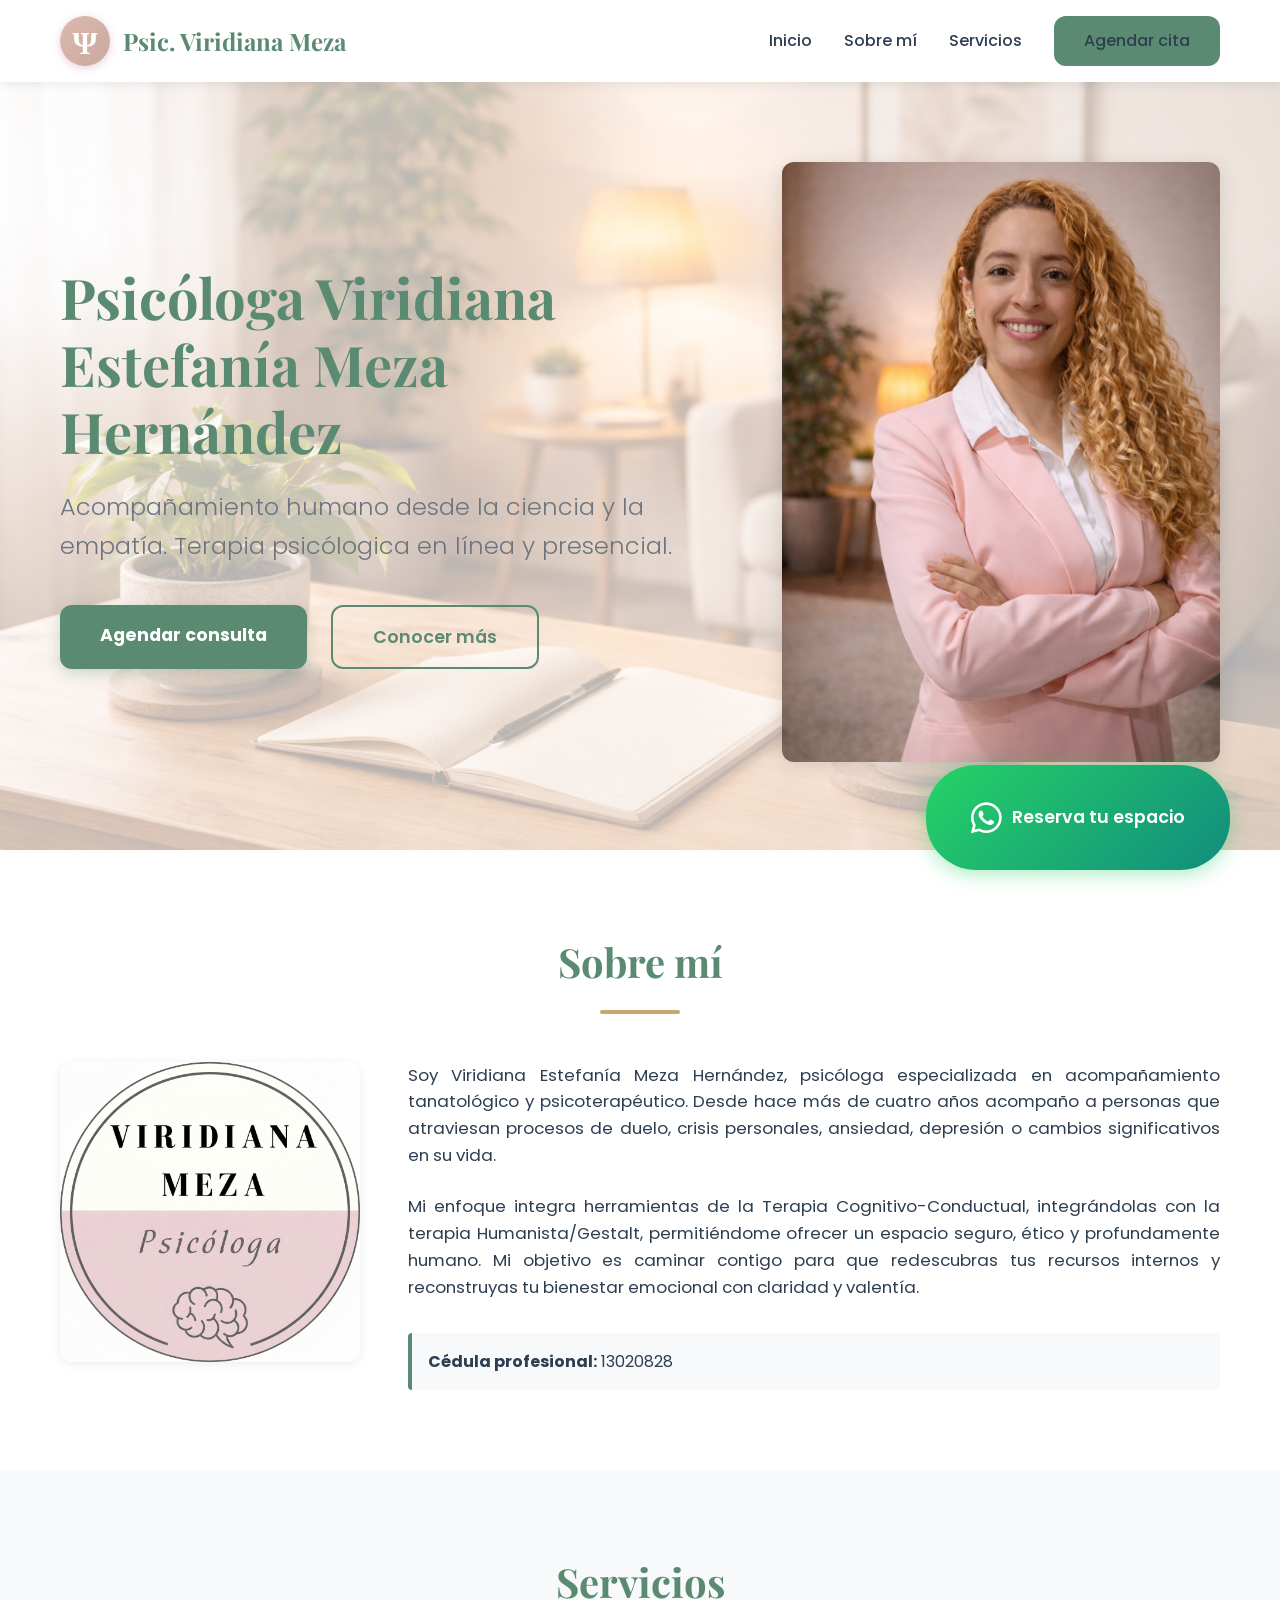
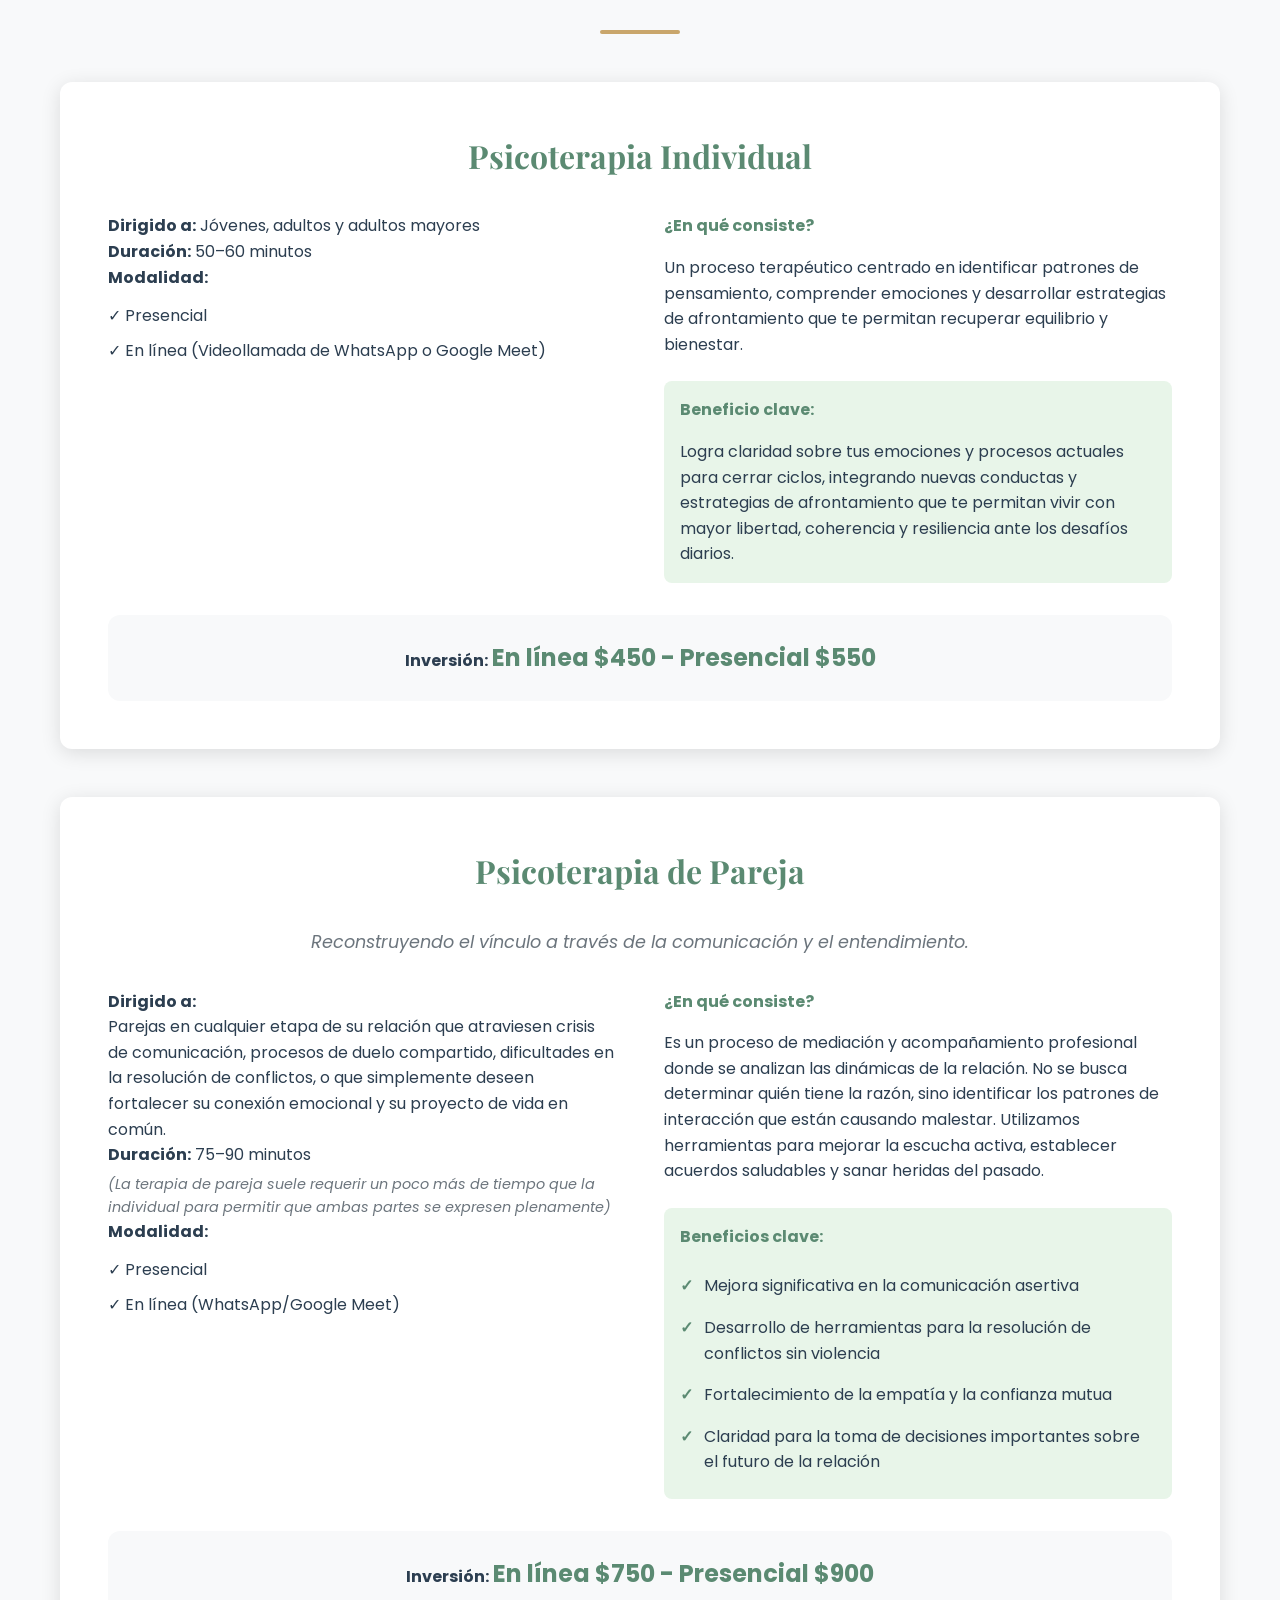
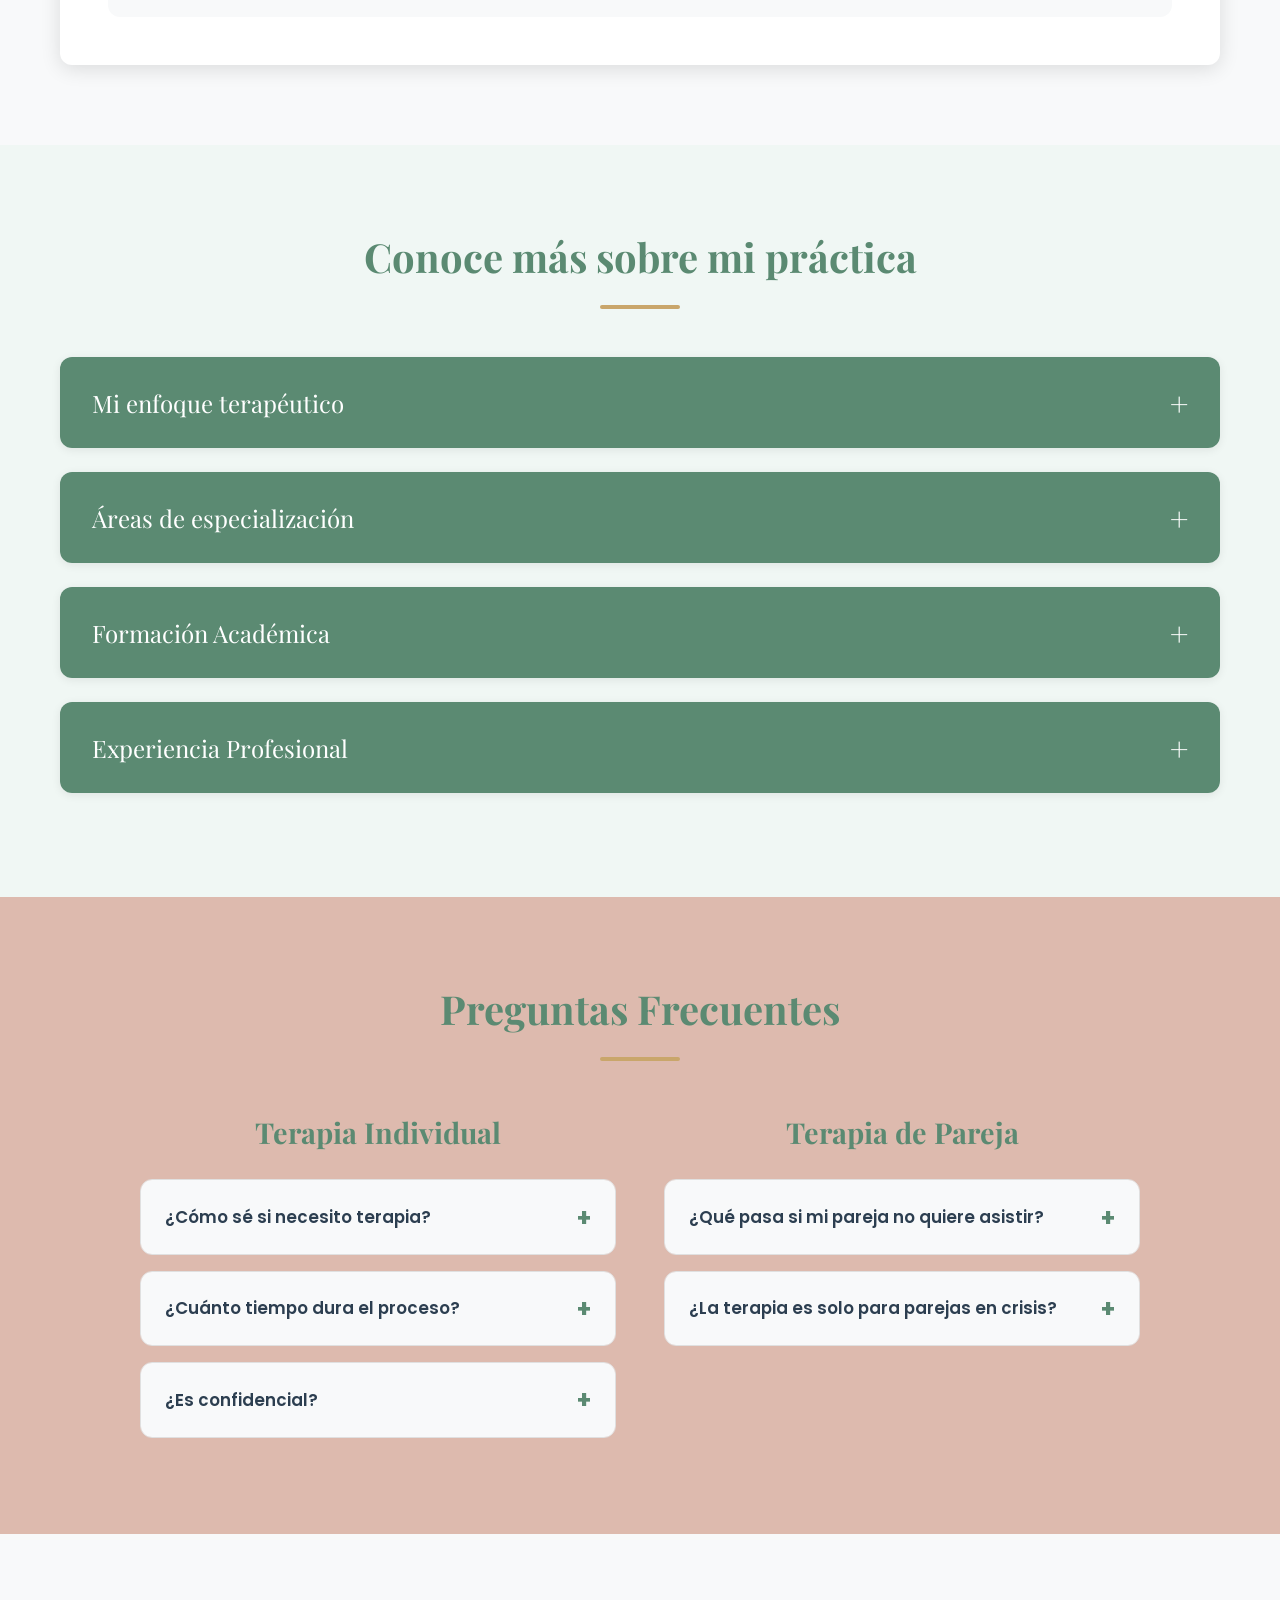
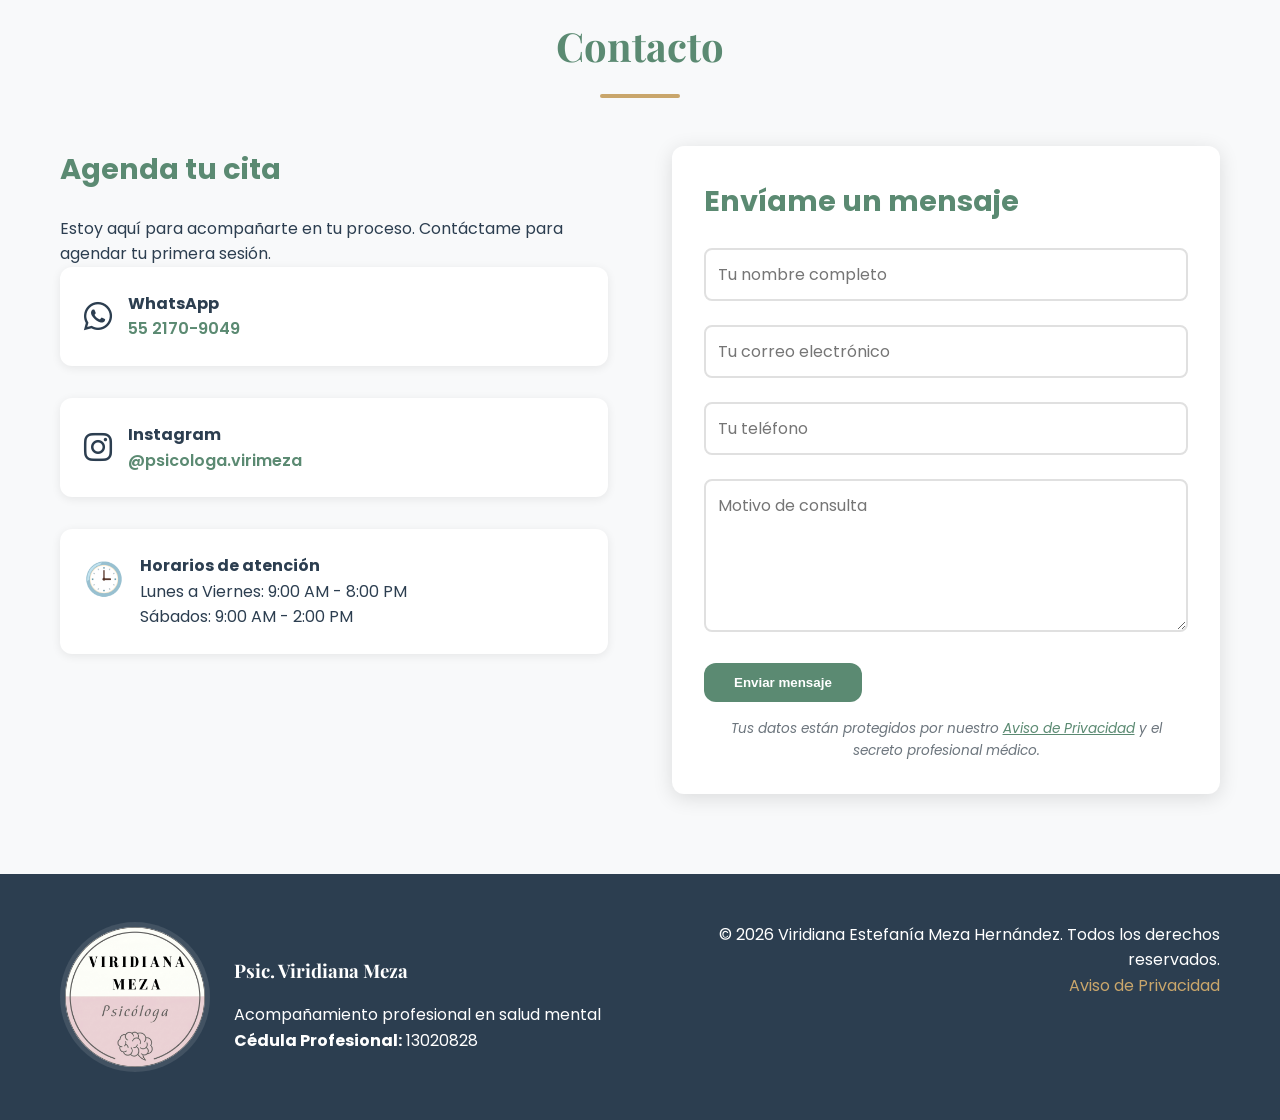
==== index.html @ f0be698b "Update index.html edit error ortográfico" ====
<!DOCTYPE html>
<html lang="es">
<head>
    <meta charset="UTF-8">
    <meta name="viewport" content="width=device-width, initial-scale=1.0">
    <meta name="description" content="Psicóloga Viridiana Estefanía Meza Hernández - Acompañamiento tanatológico y psicoterapéutico. Especializada en duelo, ansiedad, depresión y desarrollo personal.">
    <meta name="keywords" content="psicóloga, tanatología, duelo, ansiedad, depresión, terapia, Ciudad de México">
    <title>Psic. Viridiana Meza - Psicología y Tanatología</title>
    <link rel="stylesheet" href="css/styles.css">
    <!-- Google Fonts -->
    <link rel="preconnect" href="https://fonts.googleapis.com">
    <link rel="preconnect" href="https://fonts.gstatic.com" crossorigin>
    <link href="https://fonts.googleapis.com/css2?family=Poppins:wght@300;400;600;700&family=Playfair+Display:wght@600;700&display=swap" rel="stylesheet">
    <link rel="stylesheet" href="https://cdnjs.cloudflare.com/ajax/libs/font-awesome/6.5.1/css/all.min.css">
</head>
<body>
    <!-- Navegación -->
    <nav class="navbar">
        <div class="container">
            <div class="nav-brand">
                <div class="logo-psi">Ψ</div>
                <span>Psic. Viridiana Meza</span>
            </div>
            <ul class="nav-menu">
                <li><a href="#inicio">Inicio</a></li>
                <li><a href="#sobre-mi">Sobre mí</a></li>
                <li><a href="#servicios">Servicios</a></li>
                
                <li><a href="#contacto" class="btn-primary">Agendar cita</a></li>
            </ul>
            <div class="menu-toggle">
                <span></span>
                <span></span>
                <span></span>
            </div>
        </div>
    </nav>

    <!-- Hero Section -->
    <section id="inicio" class="hero">
        <div class="container hero-content">
            <div class="hero-text">
                <h1>Psicóloga Viridiana Estefanía Meza Hernández</h1>
                <p class="subtitle">Acompañamiento humano desde la ciencia y la empatía. Terapia psicólogica en línea y presencial.</p>
                <div class="hero-buttons">
                    <a href="#contacto" class="btn-primary">Agendar consulta</a>
                    <a href="#sobre-mi" class="btn-secondary">Conocer más</a>
                </div>
            </div>
            <div class="hero-image">
                <img src="images/foto-principal-def.jpg" alt="Psicóloga Viridiana Meza">
            </div>
        </div>
    </section>

    <!-- Sobre mí -->
    <section id="sobre-mi" class="sobre-mi">
        <div class="container">
            <h2 class="section-title">Sobre mí</h2>
            <div class="sobre-contenido">
                <div class="sobre-imagen">
                    <img src="images/logo-oficial.png" alt="Logo Viridiana Meza Psicología">
                </div>
                <div class="sobre-texto">
                    <p>Soy Viridiana Estefanía Meza Hernández, psicóloga especializada en acompañamiento tanatológico y psicoterapéutico. Desde hace más de cuatro años acompaño a personas que atraviesan procesos de duelo, crisis personales, ansiedad, depresión o cambios significativos en su vida.</p>
                    
                    <p>Mi enfoque integra herramientas de la Terapia Cognitivo-Conductual, integrándolas con la terapia Humanista/Gestalt, permitiéndome ofrecer un espacio seguro, ético y profundamente humano. Mi objetivo es caminar contigo para que redescubras tus recursos internos y reconstruyas tu bienestar emocional con claridad y valentía.</p>
                    
                    <div class="cedula-profesional">
                        <strong>Cédula profesional:</strong> 13020828
                    </div>
                </div>
            </div>
        </div>
    </section>

<!-- Servicios -->
    <section id="servicios" class="servicios">
        <div class="container">
            <h2 class="section-title">Servicios</h2>
            <div class="servicio-destacado">
                <h3>Psicoterapia Individual</h3>
                <div class="servicio-detalles">
                    <div class="servicio-info">
                        <p><strong>Dirigido a:</strong> Jóvenes, adultos y adultos mayores</p>
                        <p><strong>Duración:</strong> 50–60 minutos</p>
                        <p><strong>Modalidad:</strong></p>
                        <ul>
                            <li>✓ Presencial</li>
                            <li>✓ En línea (Videollamada de WhatsApp o Google Meet)</li>
                        </ul>
                    </div>
                    <div class="servicio-descripcion">
                        <h4>¿En qué consiste?</h4>
                        <p>Un proceso terapéutico centrado en identificar patrones de pensamiento, comprender emociones y desarrollar estrategias de afrontamiento que te permitan recuperar equilibrio y bienestar.</p>
                        <div class="beneficio">
                            <h4>Beneficio clave:</h4>
                            <p>Logra claridad sobre tus emociones y procesos actuales para cerrar ciclos, integrando nuevas conductas y estrategias de afrontamiento que te permitan vivir con mayor libertad, coherencia y resiliencia ante los desafíos diarios.</p>
                        </div>
                    </div>
                </div>
                <div class="precio-placeholder">
                    <p><strong>Inversión:</strong> <span class="precio"> En línea $450 - Presencial $550</span></p>
                </div>
            </div>
            
            <!-- Segundo servicio: Terapia de Pareja -->
            <div class="servicio-destacado">
                <h3>Psicoterapia de Pareja</h3>
                <p class="servicio-subtitulo">Reconstruyendo el vínculo a través de la comunicación y el entendimiento.</p>
                
                <div class="servicio-detalles">
                    <div class="servicio-info">
                        <p><strong>Dirigido a:</strong></p>
                        <p>Parejas en cualquier etapa de su relación que atraviesen crisis de comunicación, procesos de duelo compartido, dificultades en la resolución de conflictos, o que simplemente deseen fortalecer su conexión emocional y su proyecto de vida en común.</p>
                        
                        <p><strong>Duración:</strong> 75–90 minutos</p>
                        <p class="nota-duracion">(La terapia de pareja suele requerir un poco más de tiempo que la individual para permitir que ambas partes se expresen plenamente)</p>
                        
                        <p><strong>Modalidad:</strong></p>
                        <ul>
                            <li>✓ Presencial</li>
                            <li>✓ En línea (WhatsApp/Google Meet)</li>
                        </ul>
                    </div>
                    
                    <div class="servicio-descripcion">
                        <h4>¿En qué consiste?</h4>
                        <p>Es un proceso de mediación y acompañamiento profesional donde se analizan las dinámicas de la relación. No se busca determinar quién tiene la razón, sino identificar los patrones de interacción que están causando malestar. Utilizamos herramientas para mejorar la escucha activa, establecer acuerdos saludables y sanar heridas del pasado.</p>
                        
                        <div class="beneficio">
                            <h4>Beneficios clave:</h4>
                            <ul>
                                <li>Mejora significativa en la comunicación asertiva</li>
                                <li>Desarrollo de herramientas para la resolución de conflictos sin violencia</li>
                                <li>Fortalecimiento de la empatía y la confianza mutua</li>
                                <li>Claridad para la toma de decisiones importantes sobre el futuro de la relación</li>
                            </ul>
                        </div>
                    </div>
                </div>
                
                <div class="precio-placeholder">
                    <p><strong>Inversión:</strong> <span class="precio">En línea $750 - Presencial $900</span></p>
                </div>
            </div>
        </div>
    </section>

<!-- Secciones Plegables -->
    <section class="secciones-plegables">
        <div class="container">
            <h2 class="section-title">Conoce más sobre mi práctica</h2>
            
            <!-- Enfoque Terapéutico -->
            <div class="seccion-plegable">
                <button class="seccion-header">
                    <span>Mi enfoque terapéutico</span>
                    <span class="toggle-icon">+</span>
                </button>
                <div class="seccion-content">
                    <p class="enfoque-intro">Creo firmemente que la salud mental es un proceso creativo y valiente de reconstrucción personal. Mi práctica se basa en:</p>
                    <div class="enfoque-grid">
                        <div class="enfoque-item">
                            <div class="enfoque-icon">🎧</div>
                            <h3>Escucha activa</h3>
                            <p>Acompañamiento respetuoso de tu proceso único</p>
                        </div>
                        <div class="enfoque-item">
                            <div class="enfoque-icon">🔬</div>
                            <h3>Basado en evidencia</h3>
                            <p>Modelos terapéuticos científicamente respaldados</p>
                        </div>
                        <div class="enfoque-item">
                            <div class="enfoque-icon">💚</div>
                            <h3>Comprensión humana</h3>
                            <p>Entendimiento profundo de tu experiencia</p>
                        </div>
                        <div class="enfoque-item">
                            <div class="enfoque-icon">⚖️</div>
                            <h3>Ética profesional</h3>
                            <p>Actualización continua y práctica responsable</p>
                        </div>
                    </div>
                    <p class="enfoque-cierre">Cada sesión es un espacio para explorar, comprender y transformar.</p>
                </div>
            </div>

            <!-- Áreas de Especialización -->
            <div class="seccion-plegable">
                <button class="seccion-header">
                    <span>Áreas de especialización</span>
                    <span class="toggle-icon">+</span>
                </button>
                <div class="seccion-content">
                    <div class="especialidades-grid">
                        <div class="especialidad-card">
                            <h3>🕊️ Duelo y pérdida</h3>
                            <p>Acompañamiento tanatológico en procesos de duelo, rupturas y pérdidas significativas</p>
                        </div>
                        <div class="especialidad-card">
                            <h3>😰 Ansiedad, depresión y estrés</h3>
                            <p>Manejo de síntomas ansiosos, estrés crónico y depresión</p>
                        </div>
                        <div class="especialidad-card">
                            <h3>💪 Autoestima</h3>
                            <p>Desarrollo de autoestima y comunicación asertiva</p>
                        </div>
                        <div class="especialidad-card">
                            <h3>🛡️ Límites personales</h3>
                            <p>Establecimiento de límites saludables y gestión emocional</p>
                        </div>
                        <div class="especialidad-card">
                            <h3>👥 Psicoterapia integral</h3>
                            <p>Atención a adolescentes, adultos y adultos mayores</p>
                        </div>
                        <div class="especialidad-card">
                            <h3>👨‍👩‍👧 Crianza respetuosa</h3>
                            <p>Orientación en procesos de crianza consciente y respetuosa</p>
                        </div>
                    </div>
                </div>
            </div>

            <!-- Formación Académica -->
            <div class="seccion-plegable">
                <button class="seccion-header">
                    <span>Formación Académica</span>
                    <span class="toggle-icon">+</span>
                </button>
                <div class="seccion-content">
                    <div class="formacion-lista">
                        <div class="formacion-item">
                            <div class="formacion-grado">🎓 Maestría</div>
                            <div class="formacion-detalle">
                                <strong>Maestría en Psicología Clínica</strong>
                                <p>Universidad IEXPRO (En curso)</p>
                            </div>
                        </div>
                        <div class="formacion-item">
                            <div class="formacion-grado">🎓 Licenciatura</div>
                            <div class="formacion-detalle">
                                <strong>Licenciatura en Psicología</strong>
                                <p>Universidad de Negocios ISEC</p>
                            </div>
                        </div>
                        <div class="formacion-item">
                            <div class="formacion-grado">📜 Diplomado</div>
                            <div class="formacion-detalle">
                                <strong>Tanatología y Cuidados Paliativos</strong>
                                <p>Instituto Latinoamericano de Estudios de Posgrado (ILEP)</p>
                                <strong>Tanatología</strong>
                                <p>Universidad de Chiapas UDECH / Instituto de Innovación Educativa</p>
                                <strong>Terapia Cognitivo-Conductual </strong>
                                <p>Instituto Latinoamericano de Estudios de Posgrado (ILEP)</p>
                            </div>
                        </div>
                    </div>
                </div>
            </div>

            <!-- Experiencia Profesional -->
            <div class="seccion-plegable">
                <button class="seccion-header">
                    <span>Experiencia Profesional</span>
                    <span class="toggle-icon">+</span>
                </button>
                <div class="seccion-content">
                    <div class="experiencia-contenido-plegable">
                        <p>Más de <strong>7 años</strong> de práctica profesional, de los cuales, 4 han sido en clínica privada con enfoque en:</p>
                        <ul class="experiencia-lista-plegable">
                            <li>Intervención en crisis</li>
                            <li>Procesos de duelo</li>
                            <li>Acompañamiento emocional individual y en pareja</li>
                            <li>Procesos de pérdida y reconstrucción personal</li>
                        </ul>
                    </div>
                </div>
            </div>
        </div>
    </section>

   

   <!-- Preguntas Frecuentes -->
    <section class="faq">
        <div class="container">
            <h2 class="section-title">Preguntas Frecuentes</h2>
            
            <div class="faq-grid">
                <!-- Terapia Individual -->
                <div class="faq-categoria">
                    <h3>Terapia Individual</h3>
                    
                    <div class="faq-item">
                        <button class="faq-pregunta">
                            ¿Cómo sé si necesito terapia?
                            <span class="faq-icon">+</span>
                        </button>
                        <div class="faq-respuesta">
                            <p>Si sientes que tus emociones te sobrepasan, atraviesas un duelo difícil o simplemente deseas conocerte mejor, la terapia es un espacio seguro para ti. No necesitas estar en una "crisis extrema" para empezar.</p>
                        </div>
                    </div>
                    
                    <div class="faq-item">
                        <button class="faq-pregunta">
                            ¿Cuánto tiempo dura el proceso?
                            <span class="faq-icon">+</span>
                        </button>
                        <div class="faq-respuesta">
                            <p>Cada proceso es único. Dependerá de tus objetivos y necesidades, pero lo revisaremos juntos en las primeras sesiones para que tengas claridad.</p>
                        </div>
                    </div>
                    
                    <div class="faq-item">
                        <button class="faq-pregunta">
                            ¿Es confidencial?
                            <span class="faq-icon">+</span>
                        </button>
                        <div class="faq-respuesta">
                            <p>Absolutamente. Todo lo que hablemos está protegido por el secreto profesional y el código ético del psicólogo.</p>
                        </div>
                    </div>
                </div>
                
                <!-- Terapia de Pareja -->
                <div class="faq-categoria">
                    <h3>Terapia de Pareja</h3>
                    
                    <div class="faq-item">
                        <button class="faq-pregunta">
                            ¿Qué pasa si mi pareja no quiere asistir?
                            <span class="faq-icon">+</span>
                        </button>
                        <div class="faq-respuesta">
                            <p>Es común que uno de los dos tenga dudas. Podemos iniciar con una sesión de orientación para explicar la dinámica y bajar tensiones. Sin embargo, para el trabajo de pareja, la disposición de ambos es fundamental.</p>
                        </div>
                    </div>
                    
                    <div class="faq-item">
                        <button class="faq-pregunta">
                            ¿La terapia es solo para parejas en crisis?
                            <span class="faq-icon">+</span>
                        </button>
                        <div class="faq-respuesta">
                            <p>No. Muchas parejas asisten para mejorar su comunicación, prepararse para un cambio importante (como vivir juntos o tener hijos) o simplemente fortalecer su vínculo.</p>
                        </div>
                    </div>
                </div>
            </div>
        </div>
    </section>

    <!-- Contacto -->
    <section id="contacto" class="contacto">
        <div class="container">
            <h2 class="section-title">Contacto</h2>
            <div class="contacto-grid">
                <div class="contacto-info">
                    <h3>Agenda tu cita</h3>
                    <p>Estoy aquí para acompañarte en tu proceso. Contáctame para agendar tu primera sesión.</p>
                    
                   <div class="contacto-item">
    <div class="contacto-icono">
        <i class="fa-brands fa-whatsapp"></i>
    </div>
    <div>
        <strong>WhatsApp</strong>
        <p><a href="https://wa.me/5521709049" target="_blank">55 2170-9049</a></p>
    </div>
</div>

<div class="contacto-item">
    <div class="contacto-icono">
        <i class="fa-brands fa-instagram"></i>
    </div>
    <div>
        <strong>Instagram</strong>
        <p><a href="https://www.instagram.com/psicologa.virimeza" target="_blank">@psicologa.virimeza</a></p>
    </div>
</div>
                    
                    <div class="contacto-item">
                        <div class="contacto-icono">🕒</div>
                        <div>
                            <strong>Horarios de atención</strong>
                            <p>Lunes a Viernes: 9:00 AM - 8:00 PM</p>
                            <p>Sábados: 9:00 AM - 2:00 PM</p>
                        </div>
                    </div>
                </div>
                
                <div class="contacto-form">
                    <h3>Envíame un mensaje</h3>
                    <form id="formulario-contacto">
                        <div class="form-group">
                            <input type="text" id="nombre" placeholder="Tu nombre completo" required>
                        </div>
                        <div class="form-group">
                            <input type="email" id="email" placeholder="Tu correo electrónico" required>
                        </div>
                        <div class="form-group">
                            <input type="tel" id="telefono" placeholder="Tu teléfono" required>
                        </div>
                        <div class="form-group">
                            <textarea id="motivo" rows="5" placeholder="Motivo de consulta" required></textarea>
                        </div>
                        <button type="submit" class="btn-primary">Enviar mensaje</button>
                        
                        <p class="aviso-privacidad-form">Tus datos están protegidos por nuestro <a href="aviso-privacidad.html">Aviso de Privacidad</a> y el secreto profesional médico.</p>
                    </form>
                </div>
            </div>
        </div>
    </section>

    <!-- Footer -->
    <footer class="footer">
        <div class="container">
            <div class="footer-contenido">
                <div class="footer-info">
                    <div class="footer-branding">
                        <img src="images/logo-oficial.png" alt="Logo Viridiana Meza" class="footer-logo">
                        <div class="footer-texto">
                            <h3>Psic. Viridiana Meza</h3>
                            <p>Acompañamiento profesional en salud mental</p>
                            <p><strong>Cédula Profesional:</strong> 13020828</p>
                        </div>
                    </div>
                </div>
                <div class="footer-legal">
                    <p>&copy; 2026 Viridiana Estefanía Meza Hernández. Todos los derechos reservados.</p>
                    <p><a href="aviso-privacidad.html">Aviso de Privacidad</a></p>
                </div>
            </div>
        </div>
    </footer>

    <script src="js/script.js"></script>
    <!-- Botón flotante de WhatsApp -->
    <a href="https://wa.me/5521709049?text=Hola,%20vi%20su%20página,%20me%20gustaría%20agendar%20una%20cita" class="whatsapp-float" target="_blank" aria-label="Agendar cita por WhatsApp">
        <i class="fa-brands fa-whatsapp"></i>
        <span>Reserva tu espacio</span>
    </a>

    <script src="js/script.js"></script>
</body>
</html>
---- css/styles.css ----
/* Reset y variables */
* {
  margin: 0;
  padding: 0;
  box-sizing: border-box;
}

:root {
  /* Colores principales - Paleta cálida y profesional */
  --color-primario: #5b8a72; /* Verde sage calmante */
  --color-secundario: #8b7355; /* Marrón cálido */
  --color-acento: #c9a66b; /* Dorado suave */
  --color-texto: #2c3e50; /* Gris oscuro para texto */
  --color-texto-claro: #6c757d; /* Gris medio */
  --color-fondo: #f8f9fa; /* Blanco hueso */
  --color-blanco: #ffffff;
  --color-hover: #4a7260; /* Verde más oscuro */

  /* Tipografía */
  --fuente-principal: "Poppins", sans-serif;
  --fuente-titulos: "Playfair Display", serif;

  /* Espaciado */
  --espaciado-seccion: 80px;
  --border-radius: 12px;

  /* Sombras */
  --sombra-suave: 0 2px 10px rgba(0, 0, 0, 0.08);
  --sombra-media: 0 4px 20px rgba(0, 0, 0, 0.12);
}

body {
  font-family: var(--fuente-principal);
  color: var(--color-texto);
  line-height: 1.6;
  background-color: var(--color-fondo);
}

.container {
  max-width: 1200px;
  margin: 0 auto;
  padding: 0 20px;
}

/* Navegación */
.navbar {
  background-color: var(--color-blanco);
  box-shadow: var(--sombra-suave);
  position: sticky;
  top: 0;
  z-index: 1000;
  padding: 1rem 0;
}

.navbar .container {
  display: flex;
  justify-content: space-between;
  align-items: center;
}

.nav-brand {
  font-family: var(--fuente-titulos);
  font-size: 1.5rem;
  font-weight: 700;
  color: var(--color-primario);
  display: flex;
  align-items: center;
  gap: 0.8rem;
}

.logo-psi {
  width: 50px;
  height: 50px;
  background: linear-gradient(135deg, #ddbaae, #c9a89e);
  color: white;
  border-radius: 50%;
  display: flex;
  align-items: center;
  justify-content: center;
  font-size: 2rem;
  font-weight: bold;
  box-shadow: 0 2px 8px rgba(192, 92, 157, 0.3);
  transition: transform 0.3s ease;
}

.logo-psi:hover {
  transform: rotate(360deg);
}

.nav-menu {
  display: flex;
  list-style: none;
  gap: 2rem;
  align-items: center;
}

.nav-menu a {
  text-decoration: none;
  color: var(--color-texto);
  font-weight: 500;
  transition: color 0.3s ease;
}

.nav-menu a:hover {
  color: var(--color-primario);
}

.menu-toggle {
  display: none;
  flex-direction: column;
  cursor: pointer;
  gap: 4px;
}

.menu-toggle span {
  width: 25px;
  height: 3px;
  background-color: var(--color-primario);
  border-radius: 2px;
}

/* Botones */
.btn-primary {
  background-color: var(--color-primario);
  color: var(--color-blanco);
  padding: 12px 30px;
  border-radius: var(--border-radius);
  text-decoration: none;
  font-weight: 600;
  transition: all 0.3s ease;
  display: inline-block;
  border: none;
  cursor: pointer;
}

.btn-primary:hover {
  background-color: var(--color-hover);
  transform: translateY(-2px);
  box-shadow: var(--sombra-media);
}

.btn-secondary {
  background-color: transparent;
  color: var(--color-primario);
  padding: 12px 30px;
  border: 2px solid var(--color-primario);
  border-radius: var(--border-radius);
  text-decoration: none;
  font-weight: 600;
  transition: all 0.3s ease;
  display: inline-block;
}

.btn-secondary:hover {
  background-color: var(--color-primario);
  color: var(--color-blanco);
}

/* Hero Section */
.hero {
  padding: var(--espaciado-seccion) 0;
  background-image:
    linear-gradient(rgba(255, 255, 255, 0.7), rgba(255, 255, 255, 0.7)),
    url("../images/consultorio-fondo.jpg");
  background-size: cover;
  background-position: center;
  background-attachment: fixed;
}

.hero-content {
  display: grid;
  grid-template-columns: 1.5fr 1fr;
  gap: 4rem;
  align-items: center;
}

.hero-text h1 {
  font-family: var(--fuente-titulos);
  font-size: 3.5rem;
  color: var(--color-primario);
  margin-bottom: 1.5rem;
  line-height: 1.2;
}

.subtitle {
  font-size: 1.5rem;
  color: var(--color-texto-claro);
  margin-bottom: 2.5rem;
  font-weight: 300;
}

.hero-buttons {
  display: flex;
  gap: 1.5rem;
  flex-wrap: wrap;
}

/* Hacer el botón principal más grande y destacado */
.hero-buttons .btn-primary {
  padding: 16px 40px;
  font-size: 1.1rem;
  font-weight: 700;
  box-shadow: 0 4px 15px rgba(91, 138, 114, 0.3);
}

.hero-buttons .btn-primary:hover {
  box-shadow: 0 6px 20px rgba(91, 138, 114, 0.4);
  transform: translateY(-3px);
}

.hero-buttons .btn-secondary {
  padding: 16px 40px;
  font-size: 1.1rem;
}

.hero-image .image-placeholder {
  background-color: #e0e7e0;
  border-radius: var(--border-radius);
  aspect-ratio: 3/4;
  display: flex;
  align-items: center;
  justify-content: center;
  color: var(--color-texto-claro);
  border: 2px dashed var(--color-primario);
}

.hero-image img {
  width: 100%;
  height: 100%;
  object-fit: cover;
  border-radius: var(--border-radius);
  box-shadow: var(--sombra-media);
  max-height: 600px;
}

/* Títulos de sección */
.section-title {
  font-family: var(--fuente-titulos);
  font-size: 2.5rem;
  color: var(--color-primario);
  text-align: center;
  margin-bottom: 3rem;
  position: relative;
}

.section-title::after {
  content: "";
  display: block;
  width: 80px;
  height: 4px;
  background-color: var(--color-acento);
  margin: 1rem auto 0;
  border-radius: 2px;
}

/* Sobre mí */
.sobre-mi {
  padding: var(--espaciado-seccion) 0;
  background-color: var(--color-blanco);
}

.sobre-contenido {
  display: grid;
  grid-template-columns: 300px 1fr;
  gap: 3rem;
  align-items: start;
}

.sobre-imagen .image-placeholder {
  background-color: #e0e7e0;
  border-radius: var(--border-radius);
  aspect-ratio: 3/4;
  display: flex;
  align-items: center;
  justify-content: center;
  color: var(--color-texto-claro);
  border: 2px dashed var(--color-primario);
}

.sobre-imagen img {
  width: 100%;
  height: auto;
  max-width: 300px;
  object-fit: contain;
  border-radius: var(--border-radius);
  box-shadow: var(--sombra-suave);
}

.sobre-texto p {
  margin-bottom: 1.5rem;
  font-size: 1.05rem;
  text-align: justify;
}

.cedula-profesional {
  margin-top: 2rem;
  padding: 1rem;
  background-color: var(--color-fondo);
  border-left: 4px solid var(--color-primario);
  border-radius: 4px;
}

/* Servicios */
.servicios {
  padding: var(--espaciado-seccion) 0;
  background-image:
    linear-gradient(rgba(255, 255, 255, 0.7), rgba(255, 255, 255, 0.7)),
    url("../images/fondo-servicios.jpg");
  background-size: cover;
  background-position: center;
  background-attachment: fixed;
}

.servicio-destacado {
  background-color: var(--color-blanco);
  padding: 3rem;
  border-radius: var(--border-radius);
  box-shadow: var(--sombra-media);
}

.servicio-destacado h3 {
  font-family: var(--fuente-titulos);
  font-size: 2rem;
  color: var(--color-primario);
  margin-bottom: 2rem;
  text-align: center;
}

.servicio-subtitulo {
  text-align: center;
  font-style: italic;
  color: var(--color-texto-claro);
  margin-bottom: 2rem;
  font-size: 1.1rem;
}

.nota-duracion {
  font-size: 0.9rem;
  font-style: italic;
  color: var(--color-texto-claro);
  margin-top: 0.3rem;
}

.beneficio ul {
  list-style: none;
  margin-top: 1rem;
}

.beneficio ul li {
  padding: 0.5rem 0;
  padding-left: 1.5rem;
  position: relative;
}

.beneficio ul li::before {
  content: "✓";
  position: absolute;
  left: 0;
  color: var(--color-primario);
  font-weight: bold;
}

/* Espaciado entre servicios */
.servicio-destacado + .servicio-destacado {
  margin-top: 3rem;
}

.servicio-detalles {
  display: grid;
  grid-template-columns: 1fr 1fr;
  gap: 3rem;
  margin-bottom: 2rem;
}

.servicio-info ul {
  list-style: none;
  margin-top: 0.5rem;
}

.servicio-info li {
  padding: 0.3rem 0;
}

.servicio-descripcion h4 {
  color: var(--color-primario);
  margin-bottom: 1rem;
}

.beneficio {
  margin-top: 1.5rem;
  padding: 1rem;
  background-color: #e8f5e9;
  border-radius: 8px;
}

.precio-placeholder {
  text-align: center;
  padding: 1.5rem;
  background-color: var(--color-fondo);
  border-radius: var(--border-radius);
  margin-top: 2rem;
}

.precio {
  color: var(--color-primario);
  font-size: 1.5rem;
  font-weight: 700;
}

/* Secciones Plegables */
.secciones-plegables {
  padding: var(--espaciado-seccion) 0;
  background-color: #f0f7f4;
}

.seccion-plegable {
  margin-bottom: 1.5rem;
  border-radius: var(--border-radius);
  overflow: hidden;
  box-shadow: var(--sombra-suave);
  background-color: white;
}

.seccion-header {
  width: 100%;
  background-color: var(--color-primario);
  color: white;
  border: none;
  padding: 1.5rem 2rem;
  font-family: var(--fuente-titulos);
  font-size: 1.5rem;
  cursor: pointer;
  display: flex;
  justify-content: space-between;
  align-items: center;
  transition: all 0.3s ease;
}

.seccion-header:hover {
  background-color: var(--color-hover);
}

.toggle-icon {
  font-size: 2rem;
  font-weight: bold;
  transition: transform 0.3s ease;
}

.seccion-plegable.active .toggle-icon {
  transform: rotate(45deg);
}

.seccion-content {
  max-height: 0;
  overflow: hidden;
  transition:
    max-height 0.5s ease,
    padding 0.5s ease;
  background-color: white;
}

.seccion-plegable.active .seccion-content {
  max-height: 3000px;
  padding: 2rem;
}

/* Contenido dentro de plegables */
.experiencia-contenido-plegable {
  text-align: center;
}

.experiencia-contenido-plegable p {
  font-size: 1.1rem;
  margin-bottom: 2rem;
  color: var(--color-texto);
}

.experiencia-lista-plegable {
  list-style: none;
  display: grid;
  grid-template-columns: repeat(auto-fit, minmax(200px, 1fr));
  gap: 1rem;
  text-align: left;
}

.experiencia-lista-plegable li {
  padding: 1rem;
  background-color: var(--color-fondo);
  border-radius: 8px;
  border-left: 4px solid var(--color-primario);
}

.experiencia-lista-plegable li::before {
  content: "✓ ";
  color: var(--color-primario);
  font-weight: bold;
  margin-right: 0.5rem;
}

/* Preguntas Frecuentes */
.faq {
  padding: var(--espaciado-seccion) 0;
  background-color: #ddbaae;
}

.faq-grid {
  display: grid;
  grid-template-columns: repeat(auto-fit, minmax(400px, 1fr));
  gap: 3rem;
  max-width: 1000px;
  margin: 0 auto;
}

.faq-categoria h3 {
  font-family: var(--fuente-titulos);
  color: var(--color-primario);
  font-size: 1.8rem;
  margin-bottom: 1.5rem;
  text-align: center;
}

.faq-item {
  margin-bottom: 1rem;
  border: 1px solid #e0e0e0;
  border-radius: var(--border-radius);
  overflow: hidden;
  transition: all 0.3s ease;
}

.faq-item:hover {
  box-shadow: var(--sombra-suave);
}

.faq-pregunta {
  width: 100%;
  background-color: var(--color-fondo);
  border: none;
  padding: 1.2rem 1.5rem;
  text-align: left;
  font-family: var(--fuente-principal);
  font-size: 1.05rem;
  font-weight: 600;
  color: var(--color-texto);
  cursor: pointer;
  display: flex;
  justify-content: space-between;
  align-items: center;
  transition: background-color 0.3s ease;
}

.faq-pregunta:hover {
  background-color: #f0f7f4;
}

.faq-icon {
  font-size: 1.5rem;
  color: var(--color-primario);
  transition: transform 0.3s ease;
  font-weight: bold;
}

.faq-item.active .faq-icon {
  transform: rotate(45deg);
}

.faq-respuesta {
  max-height: 0;
  overflow: hidden;
  transition:
    max-height 0.3s ease,
    padding 0.3s ease;
  background-color: white;
}

.faq-item.active .faq-respuesta {
  max-height: 500px;
  padding: 1.5rem;
}

.faq-respuesta p {
  margin: 0;
  line-height: 1.7;
  color: var(--color-texto);
}

/* Contacto */
.contacto {
  padding: var(--espaciado-seccion) 0;
  background-color: var(--color-fondo);
}

.contacto-grid {
  display: grid;
  grid-template-columns: 1fr 1fr;
  gap: 4rem;
}

.contacto-info h3,
.contacto-form h3 {
  color: var(--color-primario);
  margin-bottom: 1.5rem;
  font-size: 1.8rem;
}

.contacto-item {
  display: flex;
  gap: 1rem;
  margin-bottom: 2rem;
  padding: 1.5rem;
  background-color: var(--color-blanco);
  border-radius: var(--border-radius);
  box-shadow: var(--sombra-suave);
}

.contacto-icono {
  font-size: 2rem;
}

.contacto-item a {
  color: var(--color-primario);
  text-decoration: none;
  font-weight: 600;
}

.contacto-item a:hover {
  text-decoration: underline;
}

/* Formulario */
.contacto-form {
  background-color: var(--color-blanco);
  padding: 2rem;
  border-radius: var(--border-radius);
  box-shadow: var(--sombra-media);
}

.form-group {
  margin-bottom: 1.5rem;
}

.form-group input,
.form-group textarea,
.form-group select {
  width: 100%;
  padding: 12px;
  border: 2px solid #e0e0e0;
  border-radius: 8px;
  font-family: var(--fuente-principal);
  font-size: 1rem;
  transition: border-color 0.3s ease;
}

.form-group input:focus,
.form-group textarea:focus,
.form-group select:focus {
  outline: none;
  border-color: var(--color-primario);
}

.form-group select {
  cursor: pointer;
  background-color: white;
}

.form-group textarea {
  resize: vertical;
}

.aviso-privacidad-form {
  text-align: center;
  font-size: 0.85rem;
  color: var(--color-texto-claro);
  margin-top: 1rem;
  font-style: italic;
}

.aviso-privacidad-form a {
  color: var(--color-primario);
  text-decoration: underline;
}

.aviso-privacidad-form a:hover {
  color: var(--color-hover);
}

/* Footer */
.footer {
  background-color: var(--color-texto);
  color: var(--color-blanco);
  padding: 3rem 0 2rem;
}

.footer-contenido {
  display: grid;
  grid-template-columns: 1fr 1fr;
  gap: 2rem;
  text-align: left;
}

.footer-logo {
  width: 80px;
  height: 80px;
  object-fit: contain;
  margin-bottom: 1rem;
  border-radius: 50%;
  background-color: rgba(255, 255, 255, 0.1);
  padding: 5px;
}

.footer-info {
  display: flex;
  align-items: flex-start;
}

.footer-branding {
  display: flex;
  gap: 1.5rem;
  align-items: center;
}

.footer-logo {
  width: 150px;
  height: 150px;
  object-fit: contain;
  border-radius: 50%;
  background-color: rgba(255, 255, 255, 0.1);
  padding: 5px;
  flex-shrink: 0;
}

.footer-texto {
  flex: 1;
}

.footer-info h3 {
  font-family: var(--fuente-titulos);
  margin-bottom: 1rem;
}

.footer-legal {
  text-align: right;
}

.footer a {
  color: var(--color-acento);
  text-decoration: none;
}

.footer a:hover {
  text-decoration: underline;
}

/* Responsive Design */
@media (max-width: 768px) {
  .nav-menu {
    position: fixed;
    left: -100%;
    top: 70px;
    flex-direction: column;
    background-color: var(--color-blanco);
    width: 100%;
    text-align: center;
    transition: left 0.3s ease;
    box-shadow: 0 10px 27px rgba(0, 0, 0, 0.1);
    padding: 2rem 0;
    gap: 0;
  }
  
  .nav-menu.active {
    left: 0;
  }
  
  .nav-menu li {
    margin: 1rem 0;
  }

  .menu-toggle {
    display: flex;
  }

  .hero-content,
  .sobre-contenido,
  .servicio-detalles,
  .contacto-grid,
  .footer-contenido {
    grid-template-columns: 1fr;
  }

  .hero-text h1 {
    font-size: 2rem;
  }

  .section-title {
    font-size: 2rem;
  }

  .formacion-item {
    grid-template-columns: 1fr;
    text-align: center;
  }

  .footer-legal {
    text-align: left;
  }
  
  .faq-grid {
    grid-template-columns: 1fr;
  }
  
  .footer-branding {
    flex-direction: column;
    align-items: center;
    text-align: center;
  }
}

/* Botón flotante de WhatsApp */
.whatsapp-float {
  position: fixed;
  bottom: 30px;
  right: 50px;
  background: linear-gradient(135deg, #25d366, #128c7e);
  color: white;
  border-radius: 50px;
  padding: 35px 45px;
  display: flex;
  align-items: center;
  gap: 10px;
  box-shadow: 0 4px 20px rgba(37, 211, 102, 0.4);
  text-decoration: none;
  font-weight: 600;
  font-size: 1.2rem;
  z-index: 9999;
  transition: all 0.3s ease;
  animation: pulse 2s infinite;
}

.whatsapp-float:hover {
  transform: translateY(-5px) scale(1.05);
  box-shadow: 0 6px 25px rgba(37, 211, 102, 0.6);
}

.whatsapp-float i {
  font-size: 2.2rem;
}

.whatsapp-float span {
  font-size: 1.1rem;
}

@keyframes pulse {
  0% {
    box-shadow: 0 4px 20px rgba(37, 211, 102, 0.4);
  }
  50% {
    box-shadow: 0 4px 30px rgba(37, 211, 102, 0.7);
  }
  100% {
    box-shadow: 0 4px 20px rgba(37, 211, 102, 0.4);
  }
}

/* Responsive para móvil */
@media (max-width: 768px) {
  .whatsapp-float {
    bottom: 20px;
    right: 20px;
    padding: 12px 20px;
    font-size: 0.9rem;
  }

  .whatsapp-float span {
    display: none;
  }

  .whatsapp-float {
    width: 60px;
    height: 60px;
    border-radius: 50%;
    justify-content: center;
    padding: 0;
  }

  .whatsapp-float i {
    font-size: 2rem;
  }
}
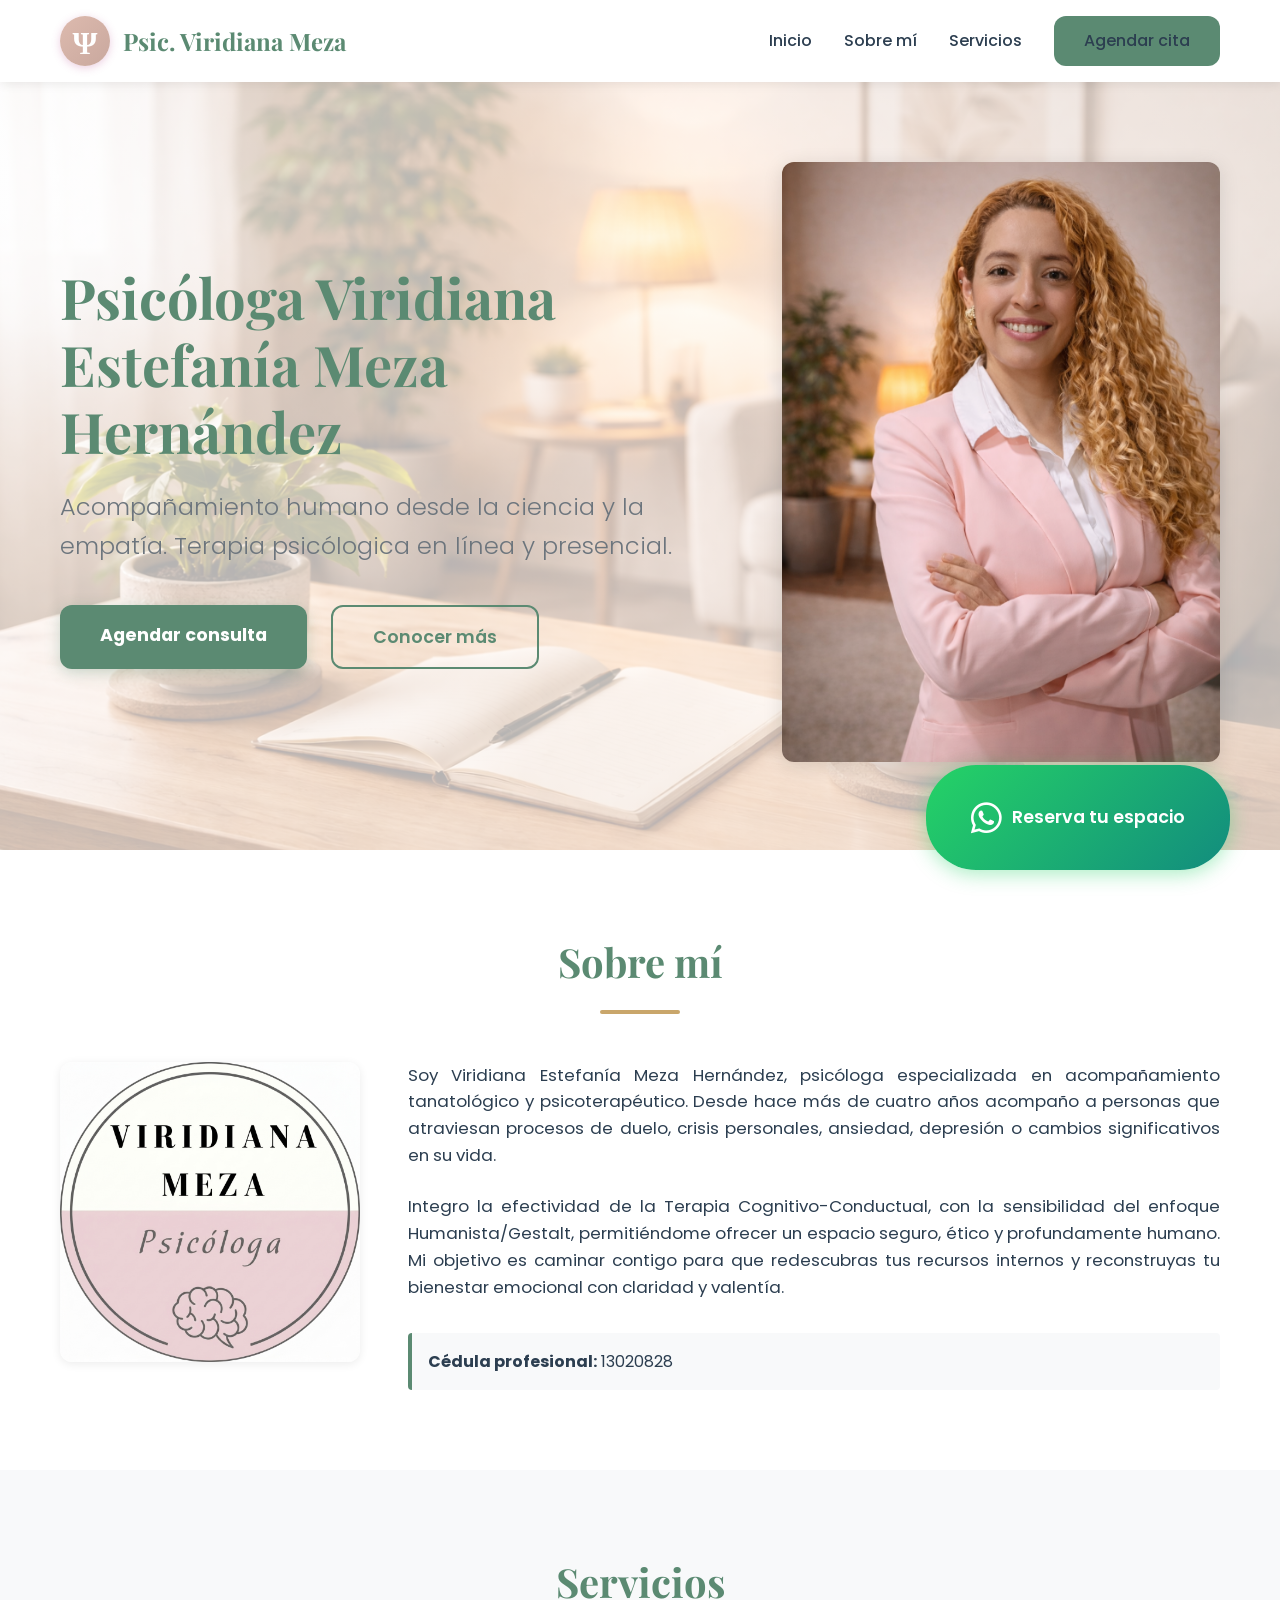
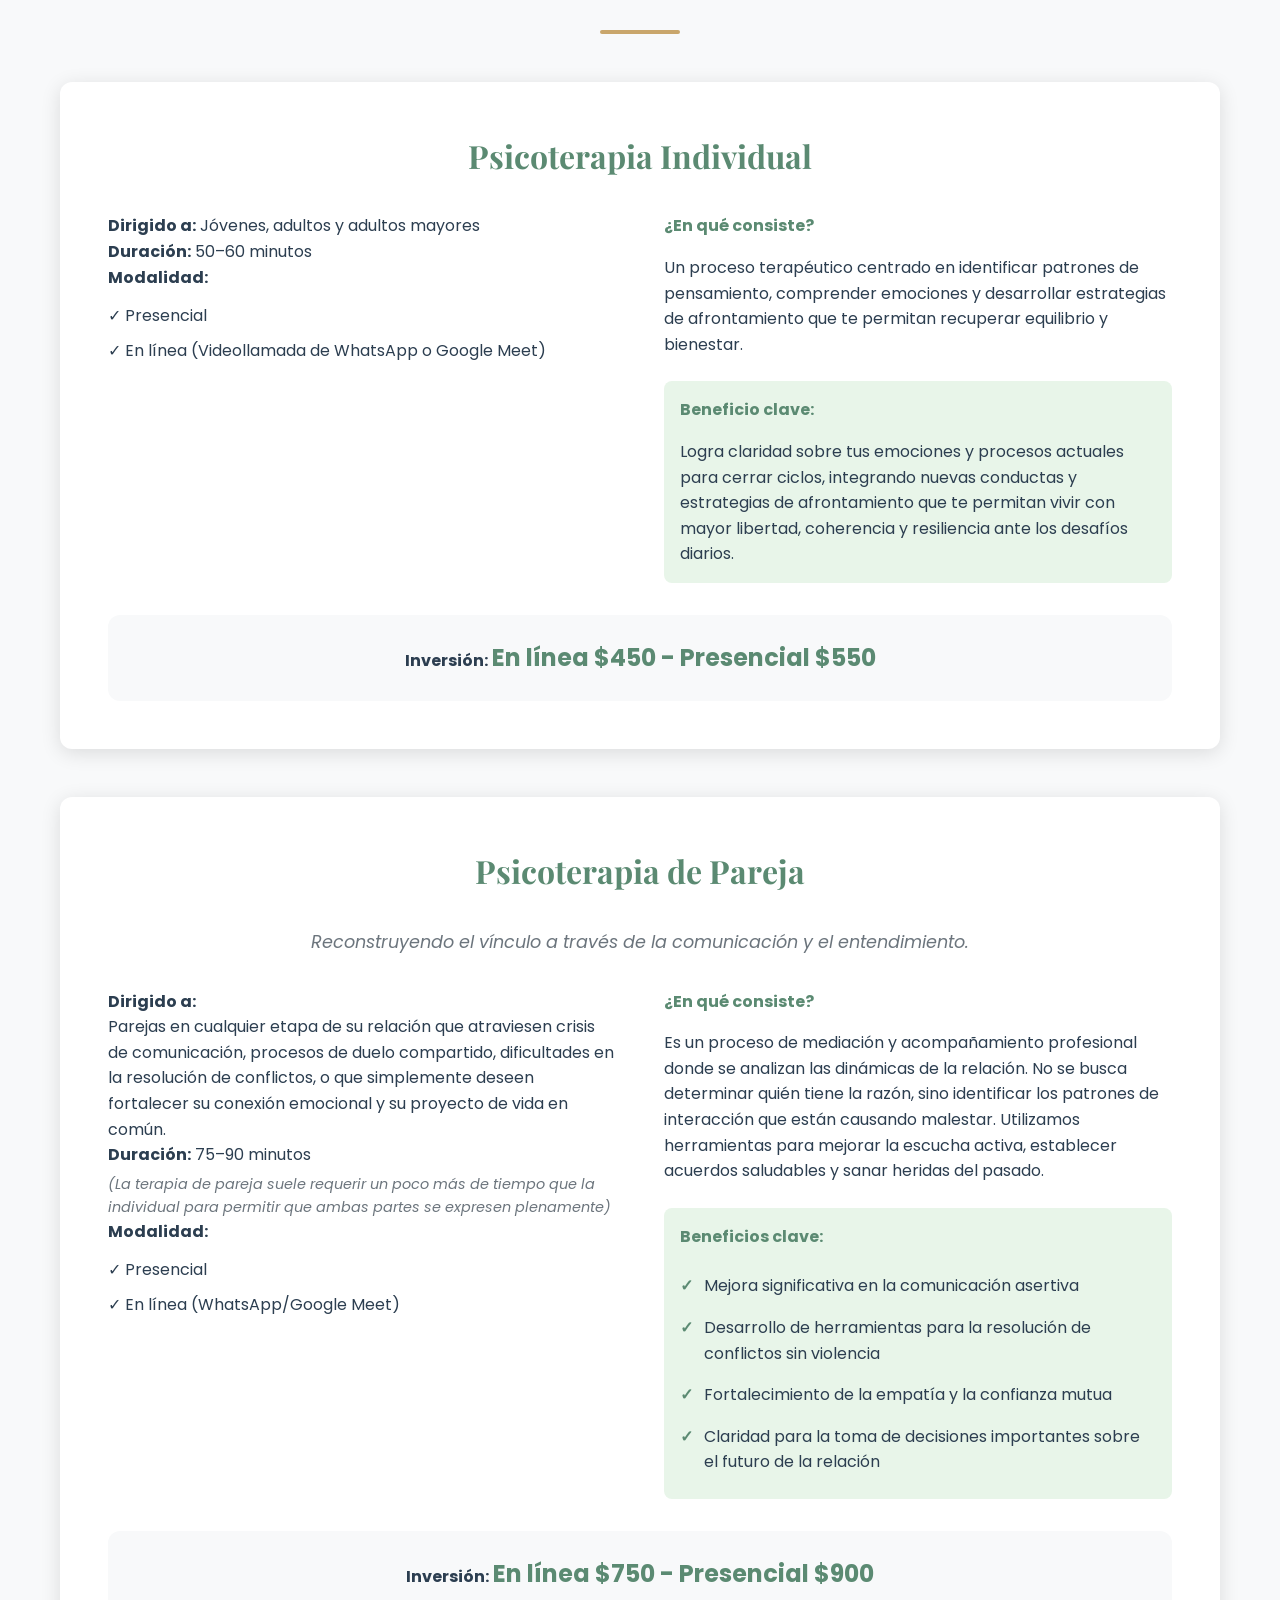
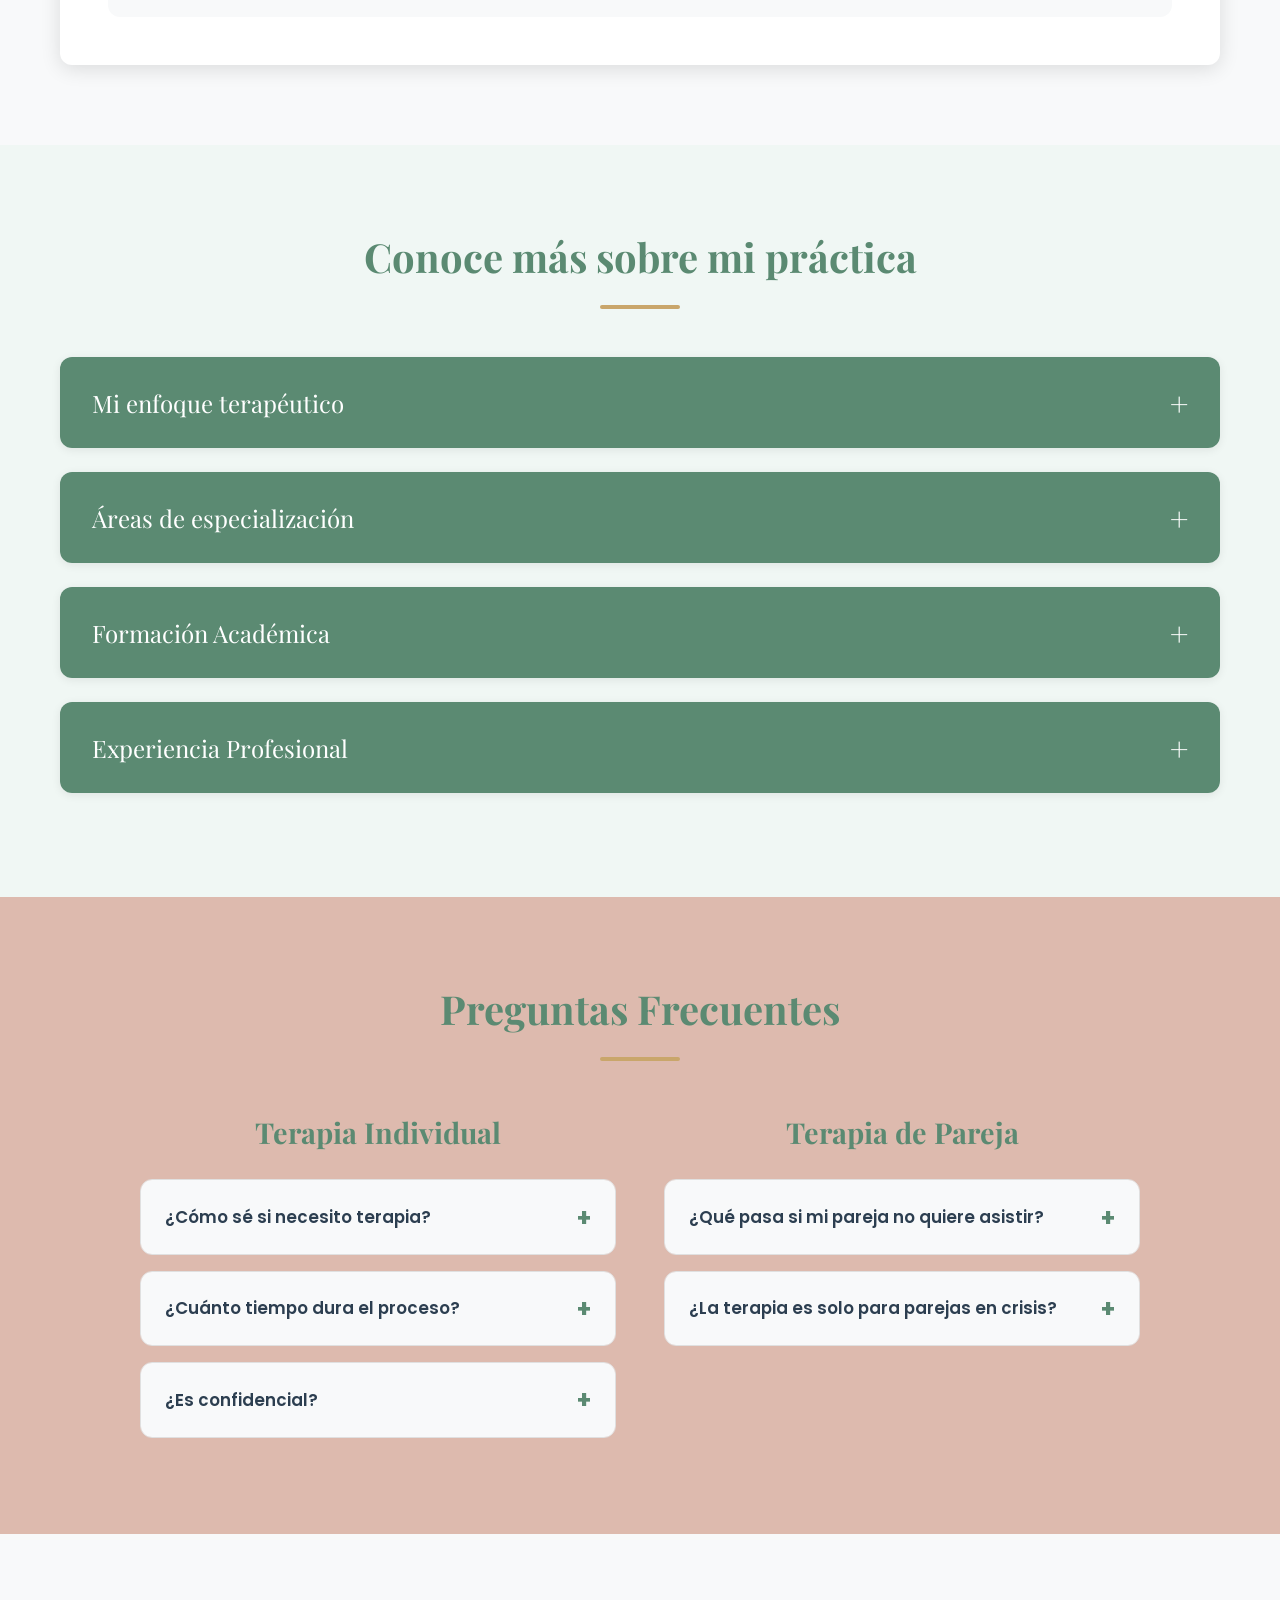
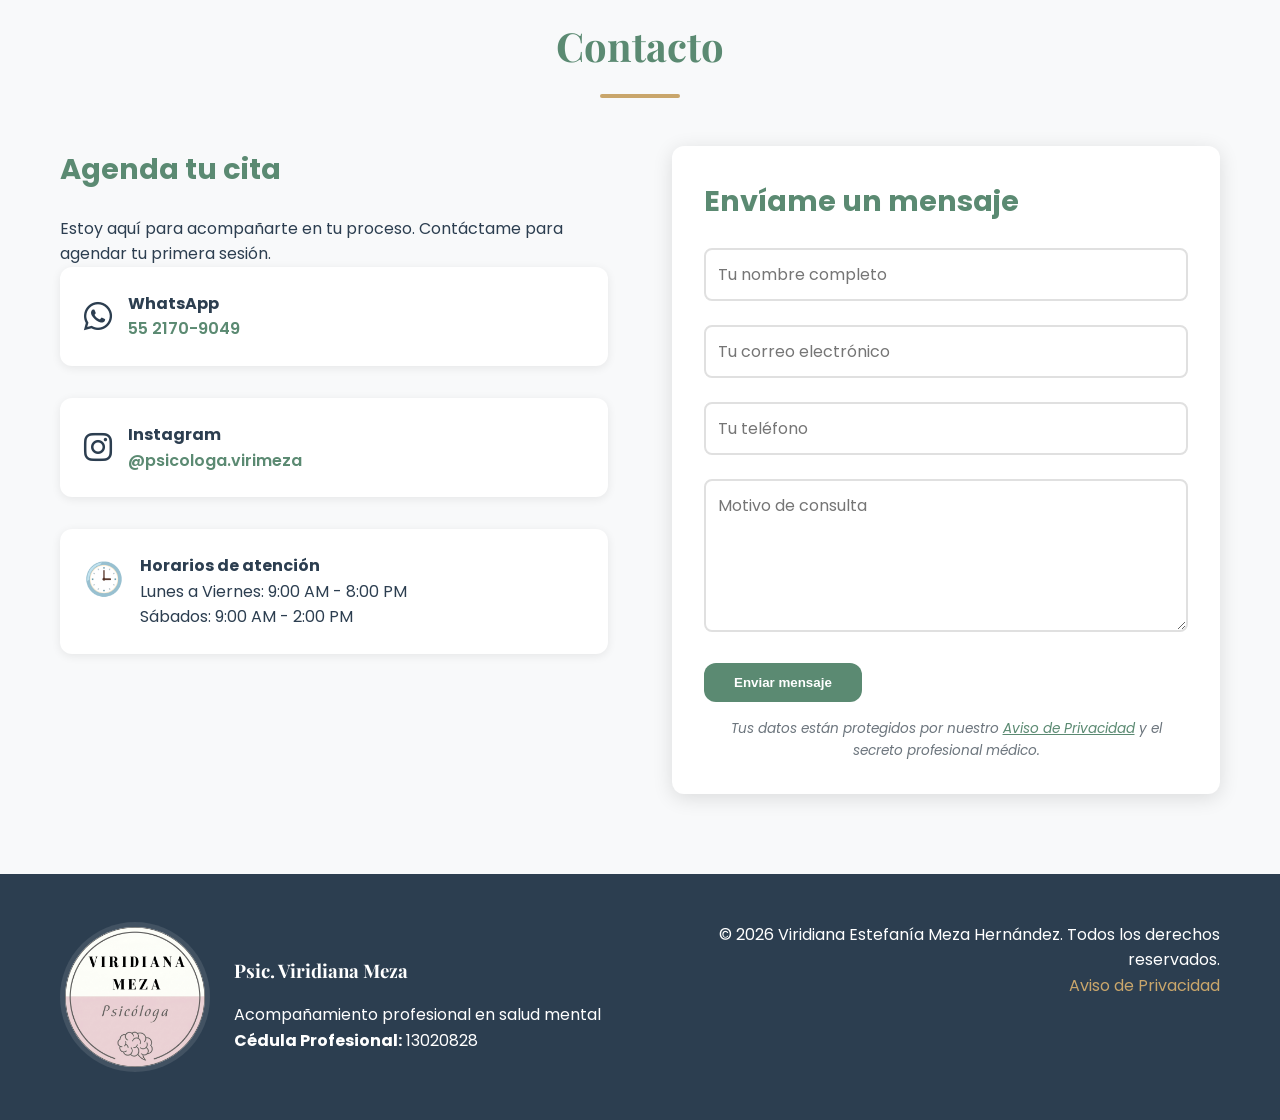
==== commit 996fa134: "Update print statement from 'Hello' to 'Goodbye' edit redundancia de contenido en sobre mi" ====
--- a/index.html
+++ b/index.html
@@ -64,7 +64,7 @@
                 <div class="sobre-texto">
                     <p>Soy Viridiana Estefanía Meza Hernández, psicóloga especializada en acompañamiento tanatológico y psicoterapéutico. Desde hace más de cuatro años acompaño a personas que atraviesan procesos de duelo, crisis personales, ansiedad, depresión o cambios significativos en su vida.</p>
                     
-                    <p>Mi enfoque integra herramientas de la Terapia Cognitivo-Conductual, integrándolas con la terapia Humanista/Gestalt, permitiéndome ofrecer un espacio seguro, ético y profundamente humano. Mi objetivo es caminar contigo para que redescubras tus recursos internos y reconstruyas tu bienestar emocional con claridad y valentía.</p>
+                    <p>Integro la efectividad de la Terapia Cognitivo-Conductual, con la sensibilidad del enfoque Humanista/Gestalt, permitiéndome ofrecer un espacio seguro, ético y profundamente humano. Mi objetivo es caminar contigo para que redescubras tus recursos internos y reconstruyas tu bienestar emocional con claridad y valentía.</p>
                     
                     <div class="cedula-profesional">
                         <strong>Cédula profesional:</strong> 13020828
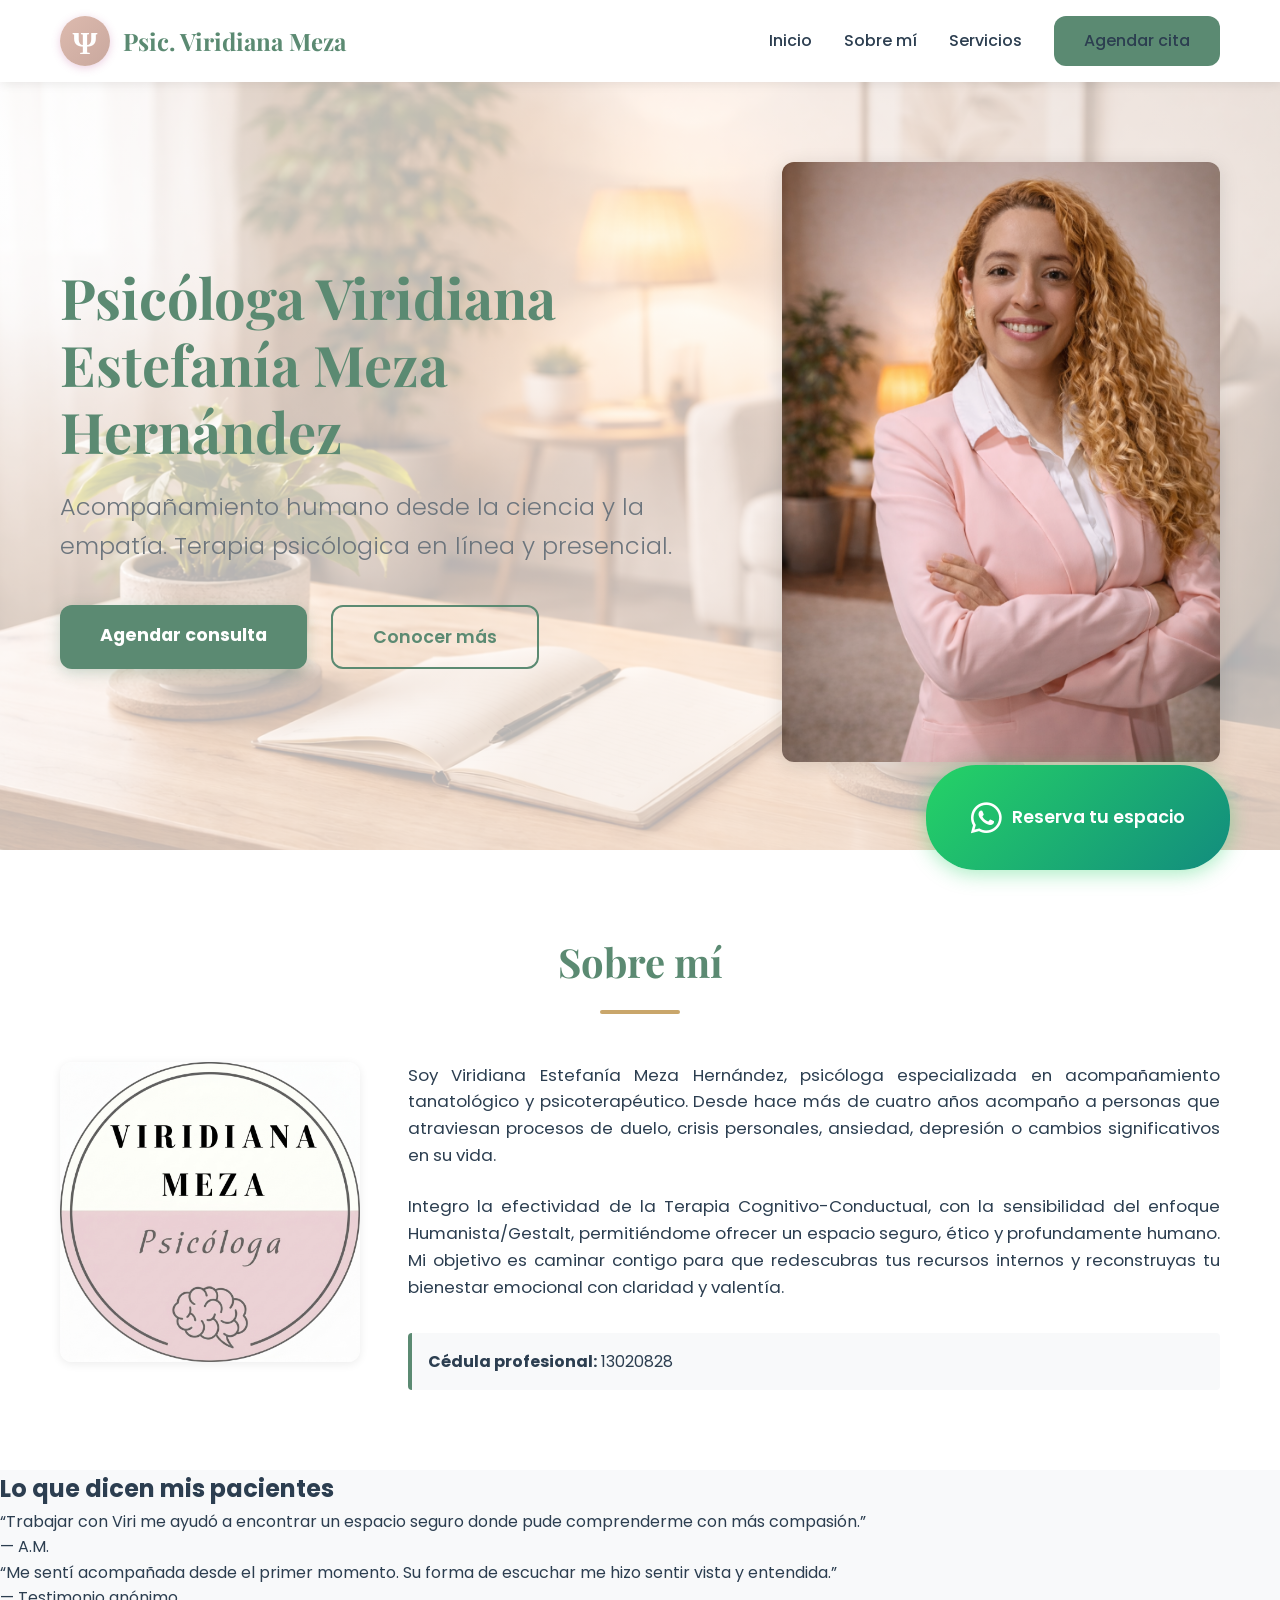
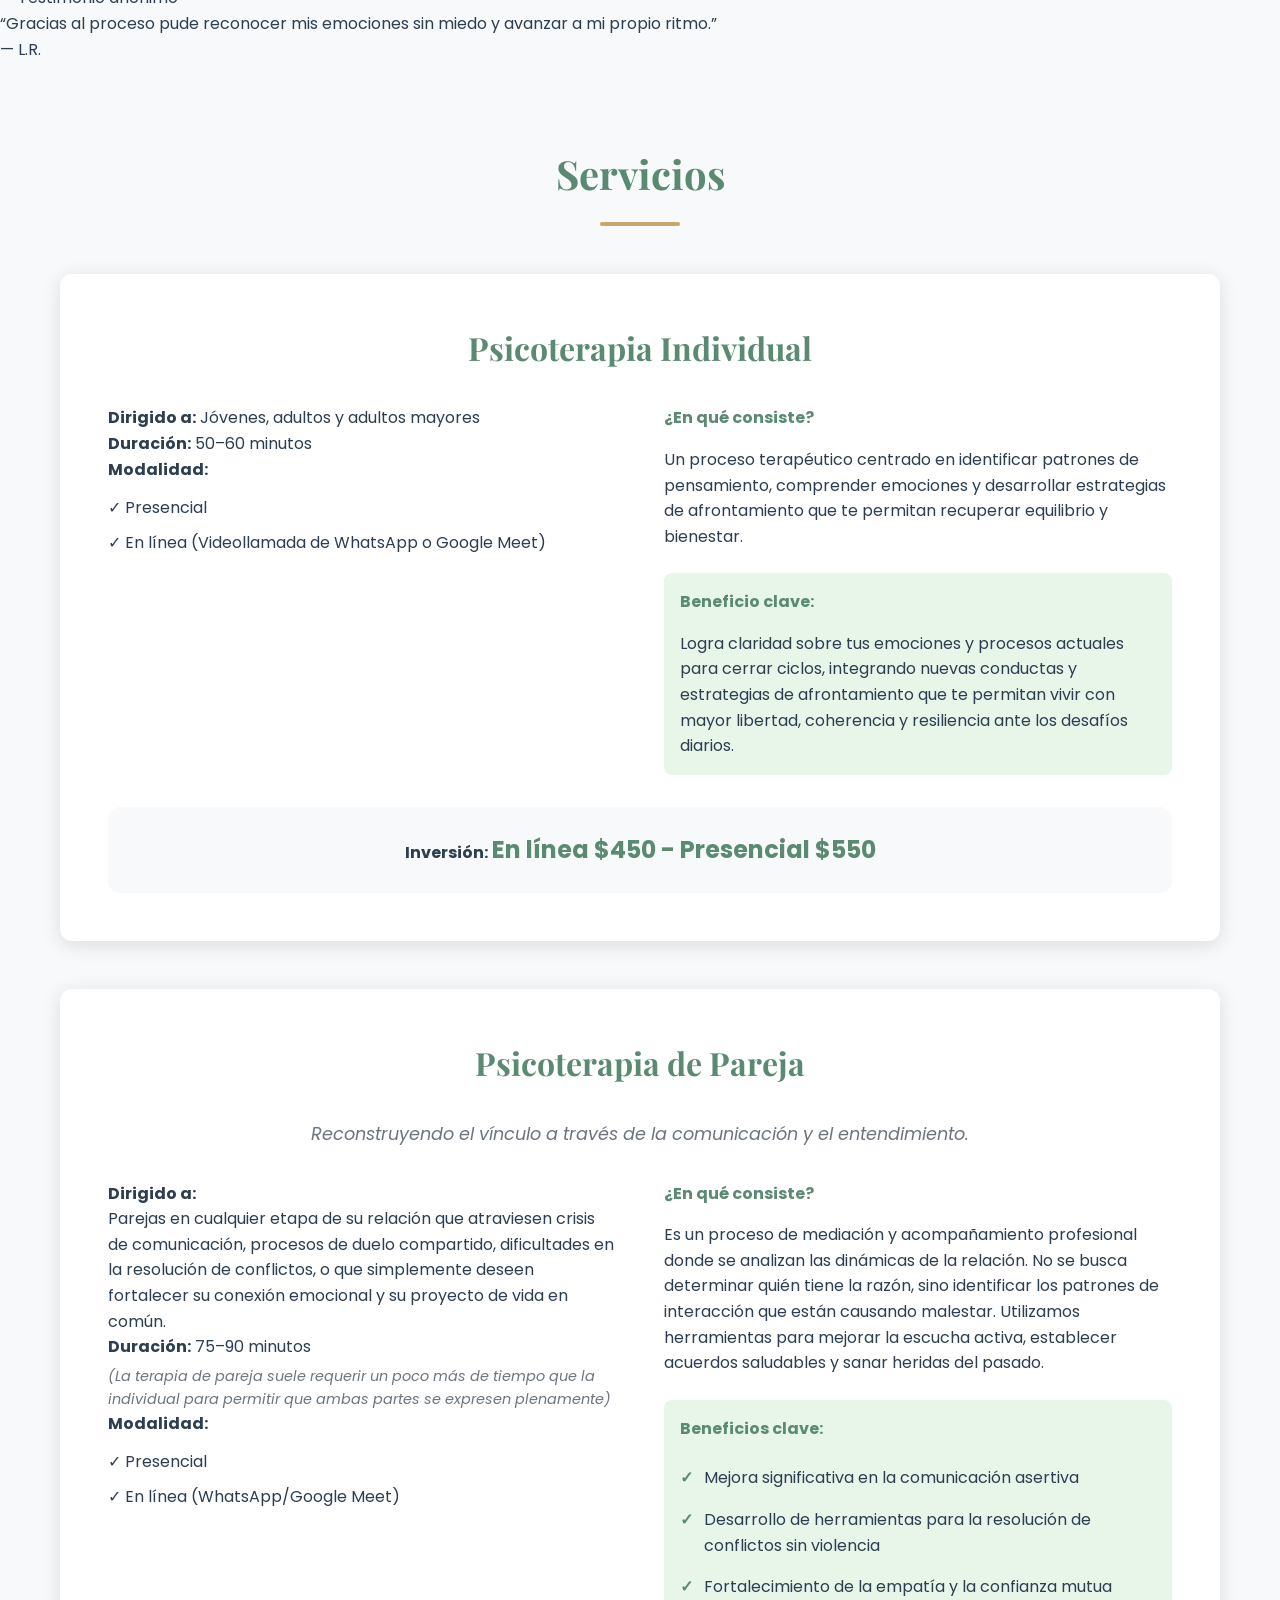
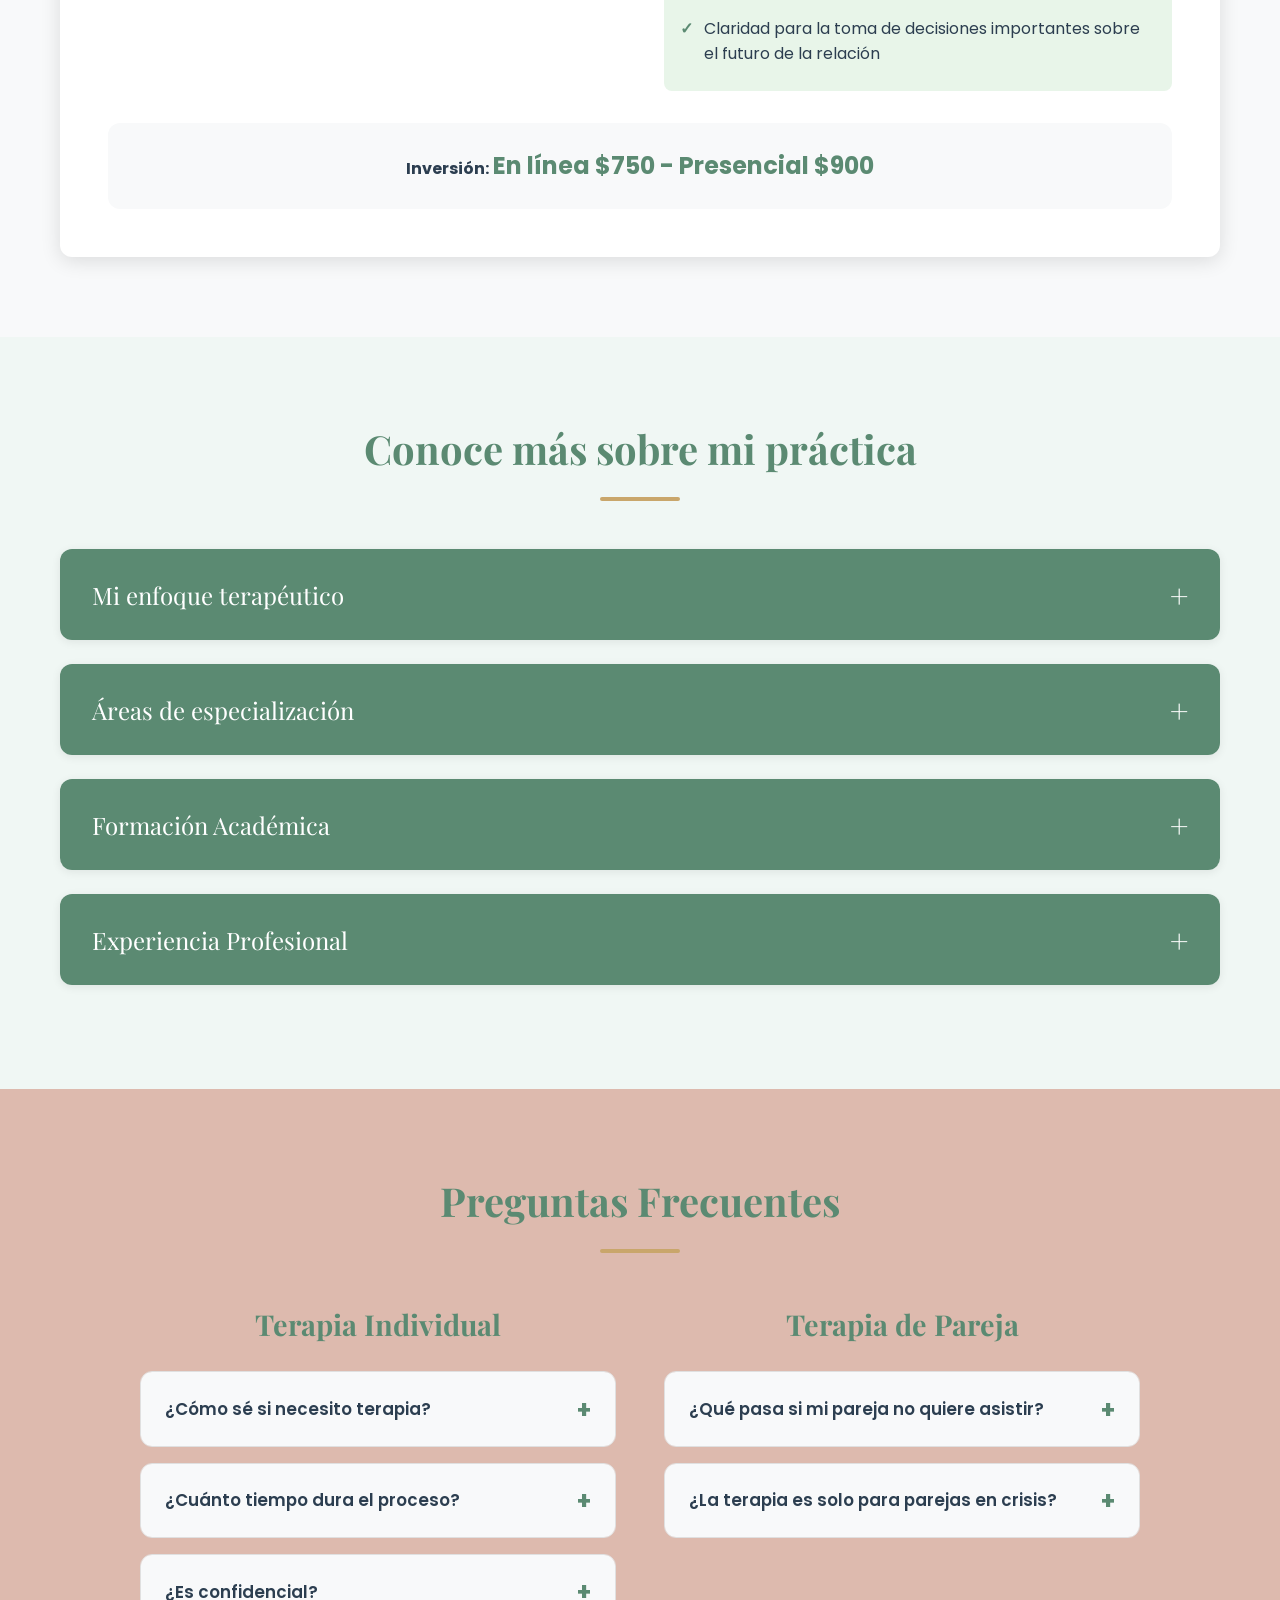
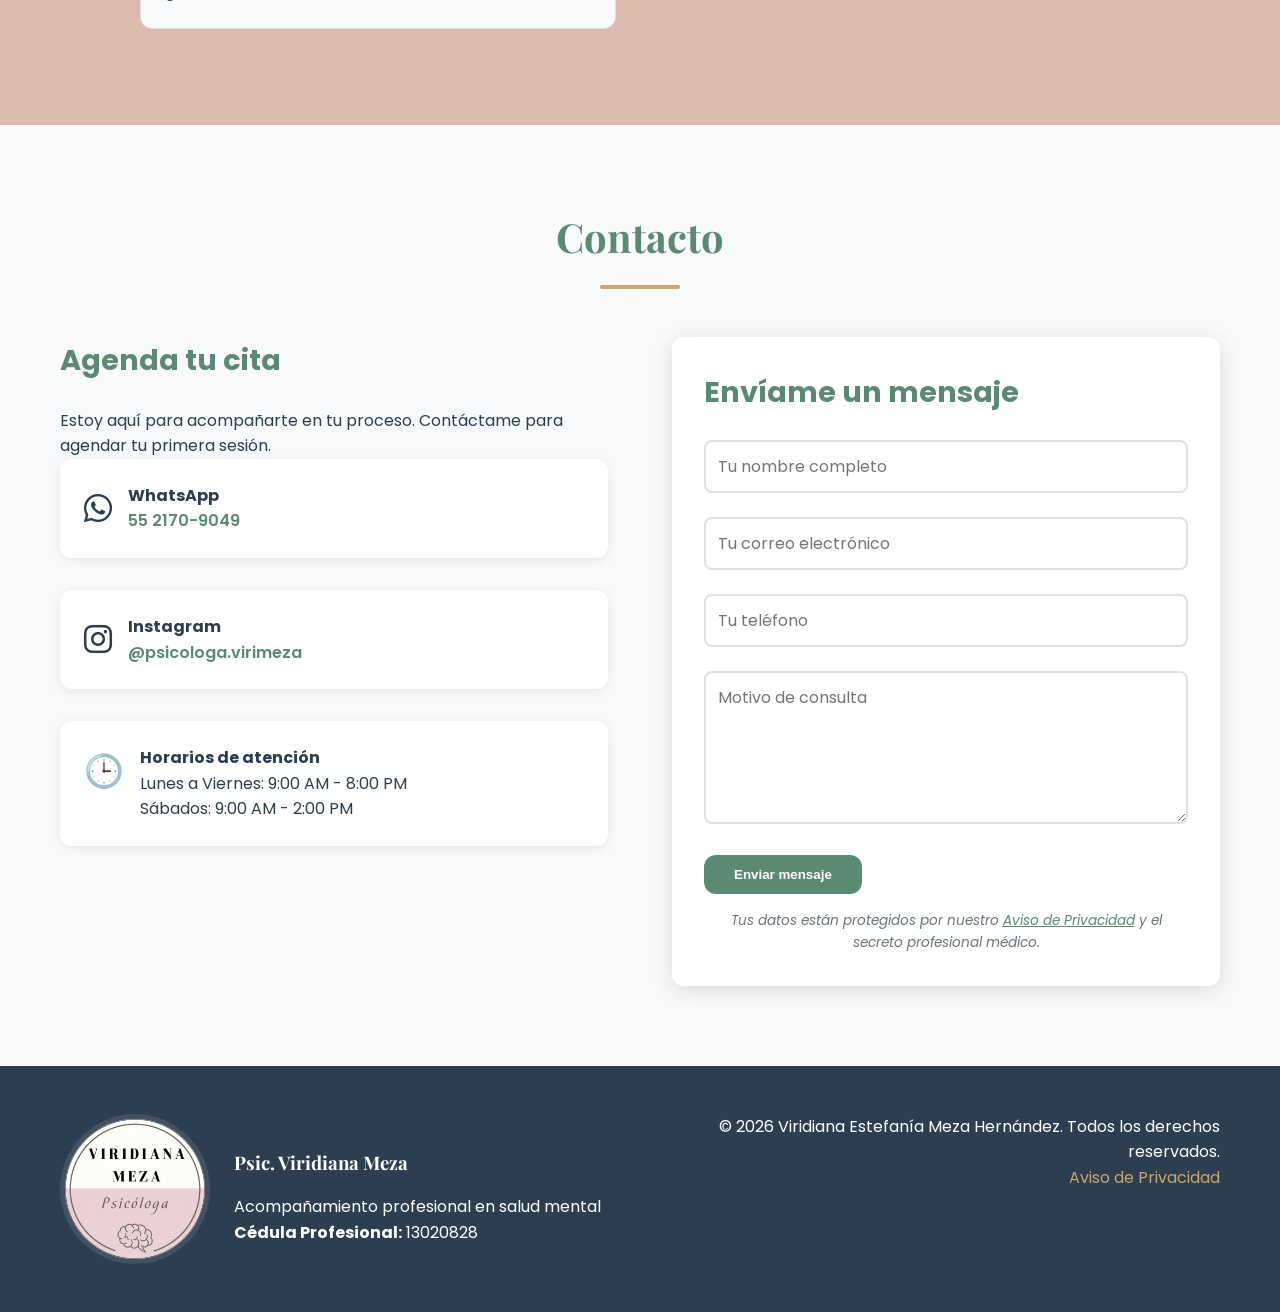
==== commit 059278a3: "Update index.html agregue sección testimonios" ====
--- a/index.html
+++ b/index.html
@@ -74,6 +74,35 @@
         </div>
     </section>
 
+     <!-- Testimonios -->
+    <section class="testimonios" id="testimonios">
+      <h2 class="testimonios-title">Lo que dicen mis pacientes</h2>
+
+      <div class="testimonio">
+        <p class="testimonio-text">
+          “Trabajar con Viri me ayudó a encontrar un espacio seguro donde pude
+          comprenderme con más compasión.”
+        </p>
+        <p class="testimonio-author">— A.M.</p>
+      </div>
+
+      <div class="testimonio">
+        <p class="testimonio-text">
+          “Me sentí acompañada desde el primer momento. Su forma de escuchar me
+          hizo sentir vista y entendida.”
+        </p>
+        <p class="testimonio-author">— Testimonio anónimo</p>
+      </div>
+
+      <div class="testimonio">
+        <p class="testimonio-text">
+          “Gracias al proceso pude reconocer mis emociones sin miedo y avanzar a
+          mi propio ritmo.”
+        </p>
+        <p class="testimonio-author">— L.R.</p>
+      </div>
+    </section>
+    
 <!-- Servicios -->
     <section id="servicios" class="servicios">
         <div class="container">
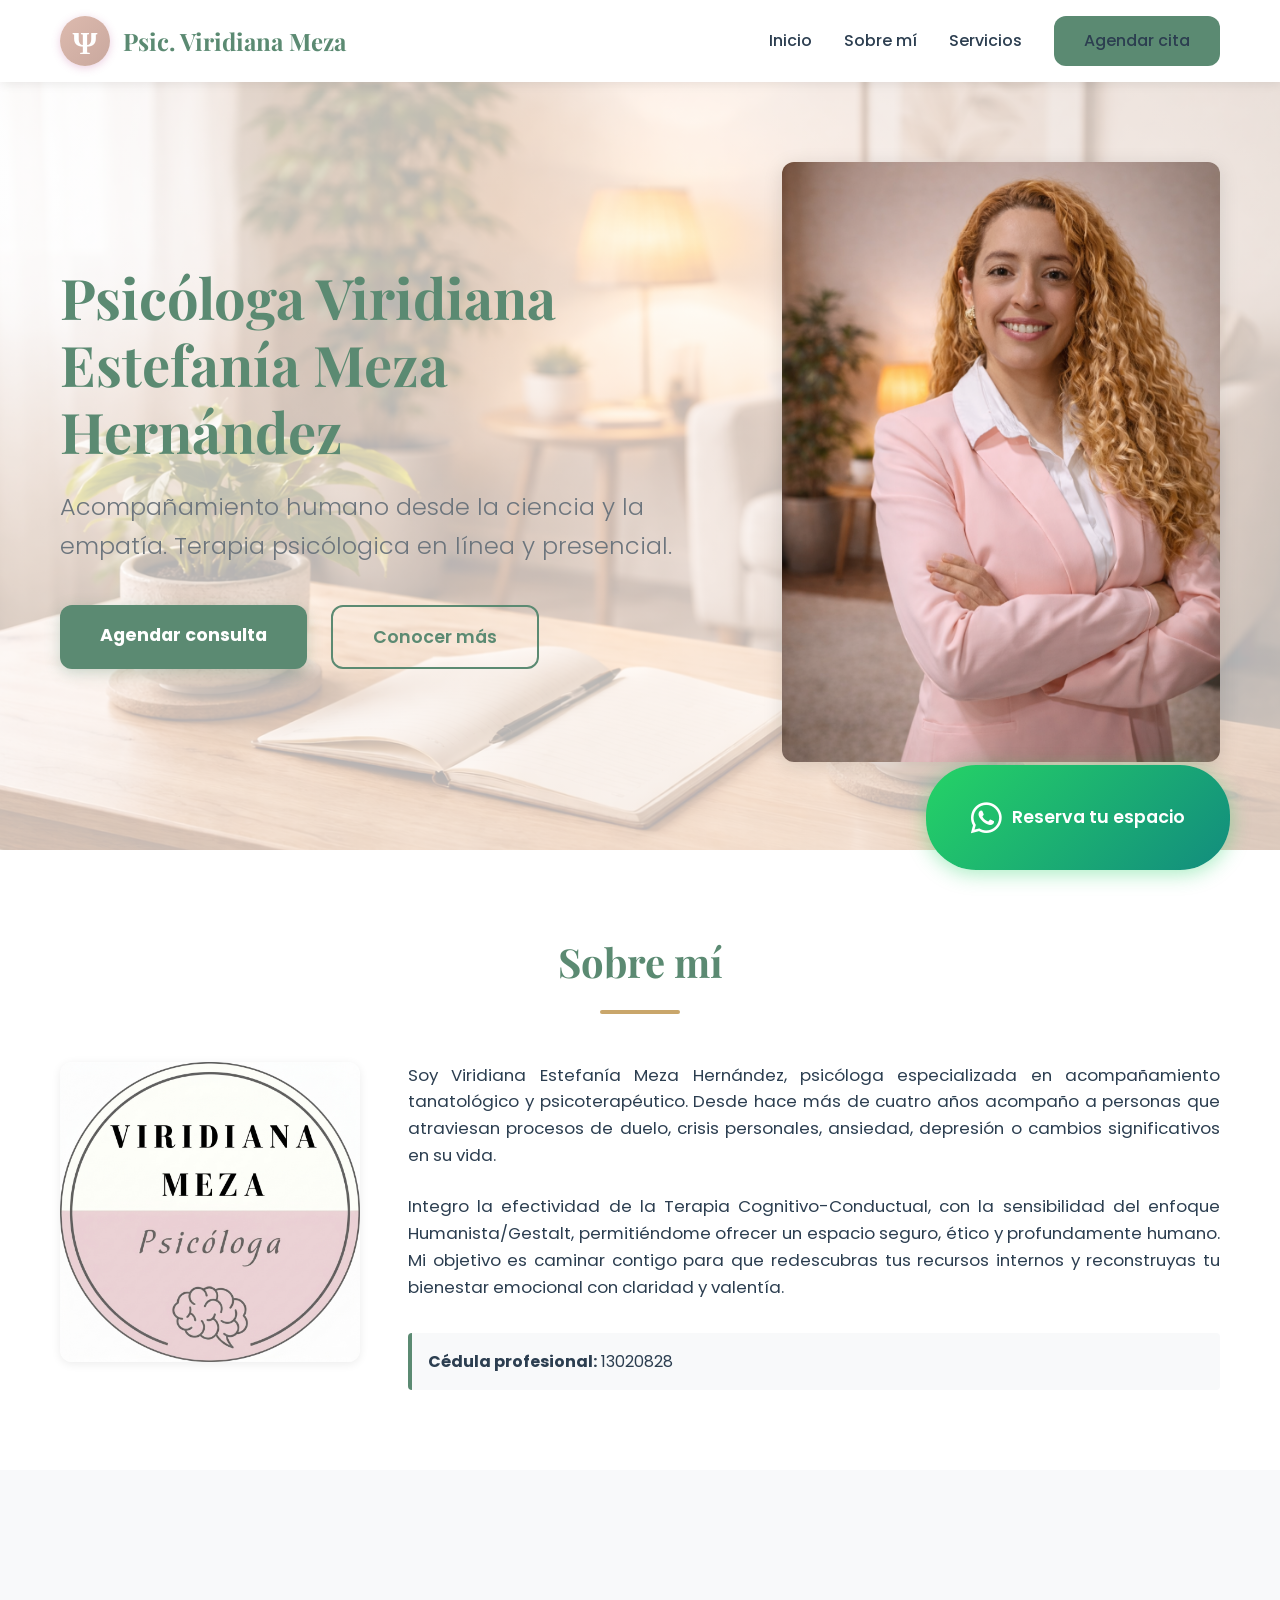
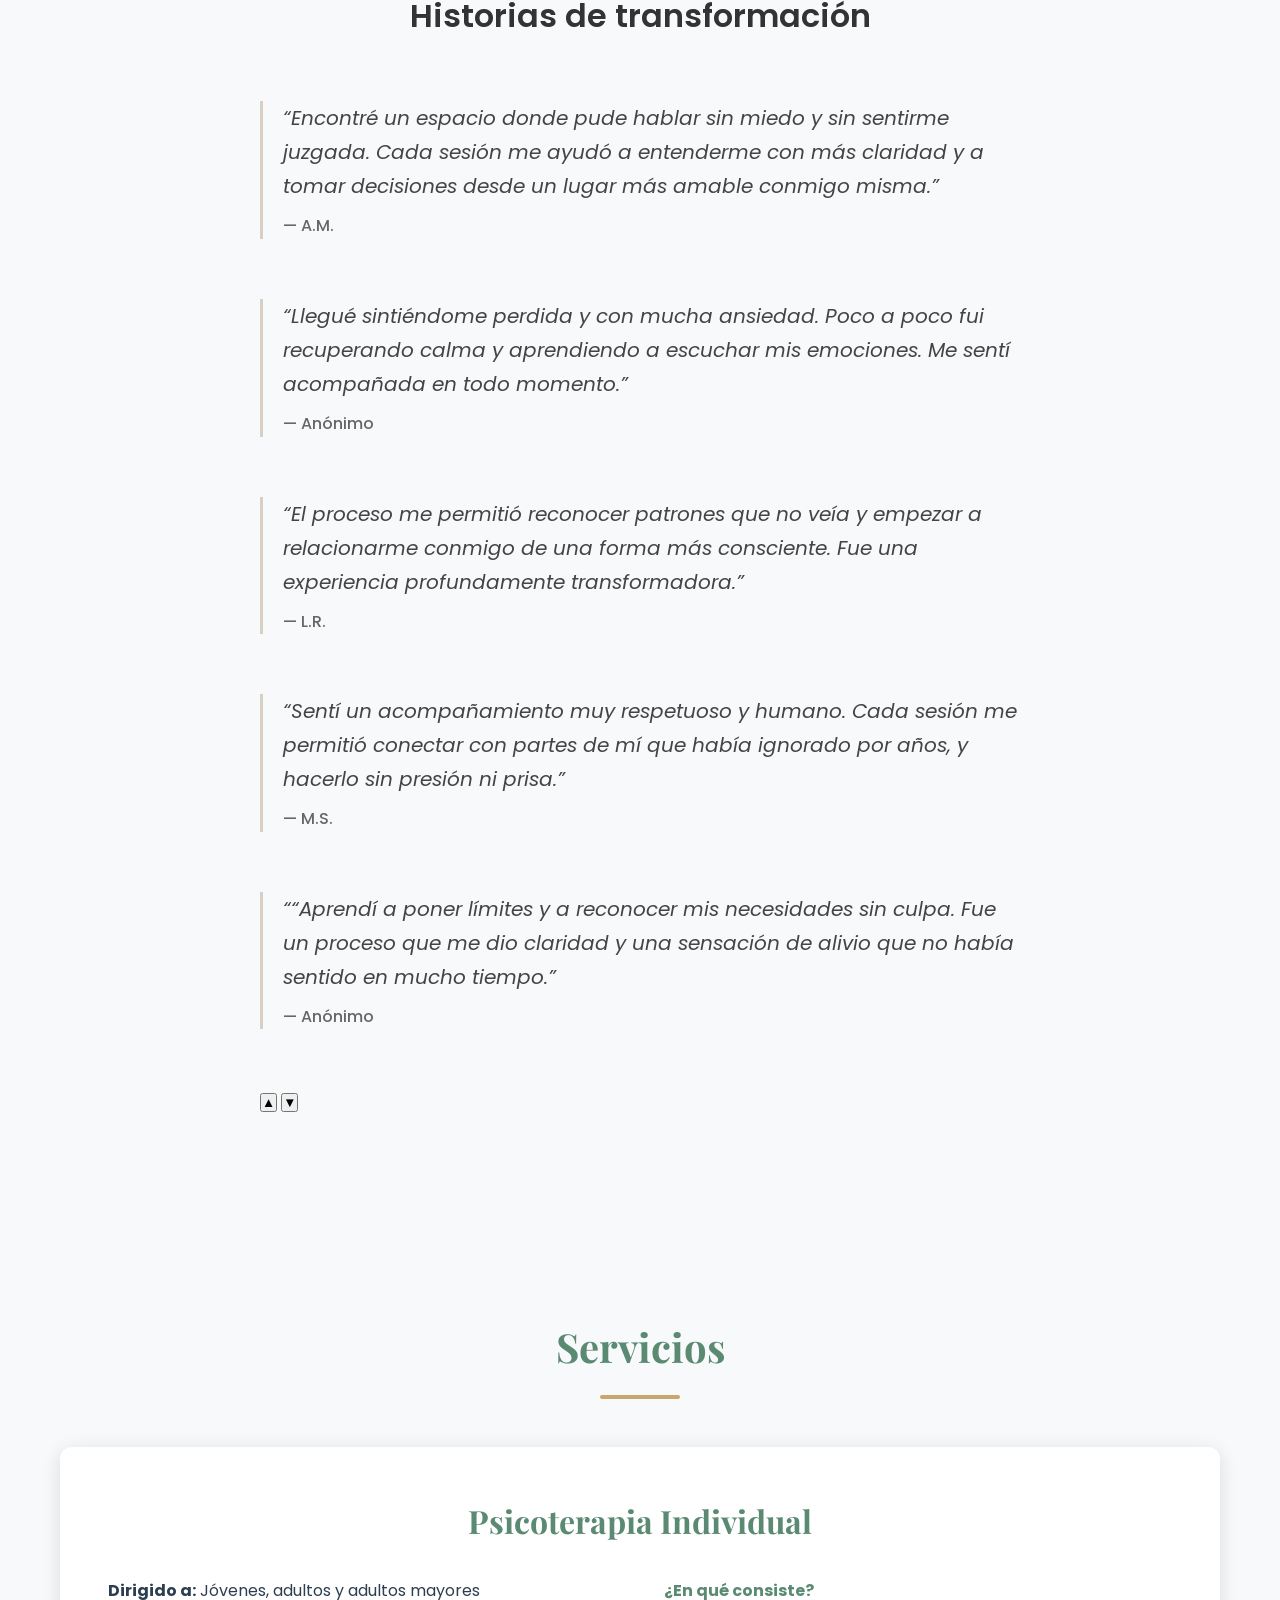
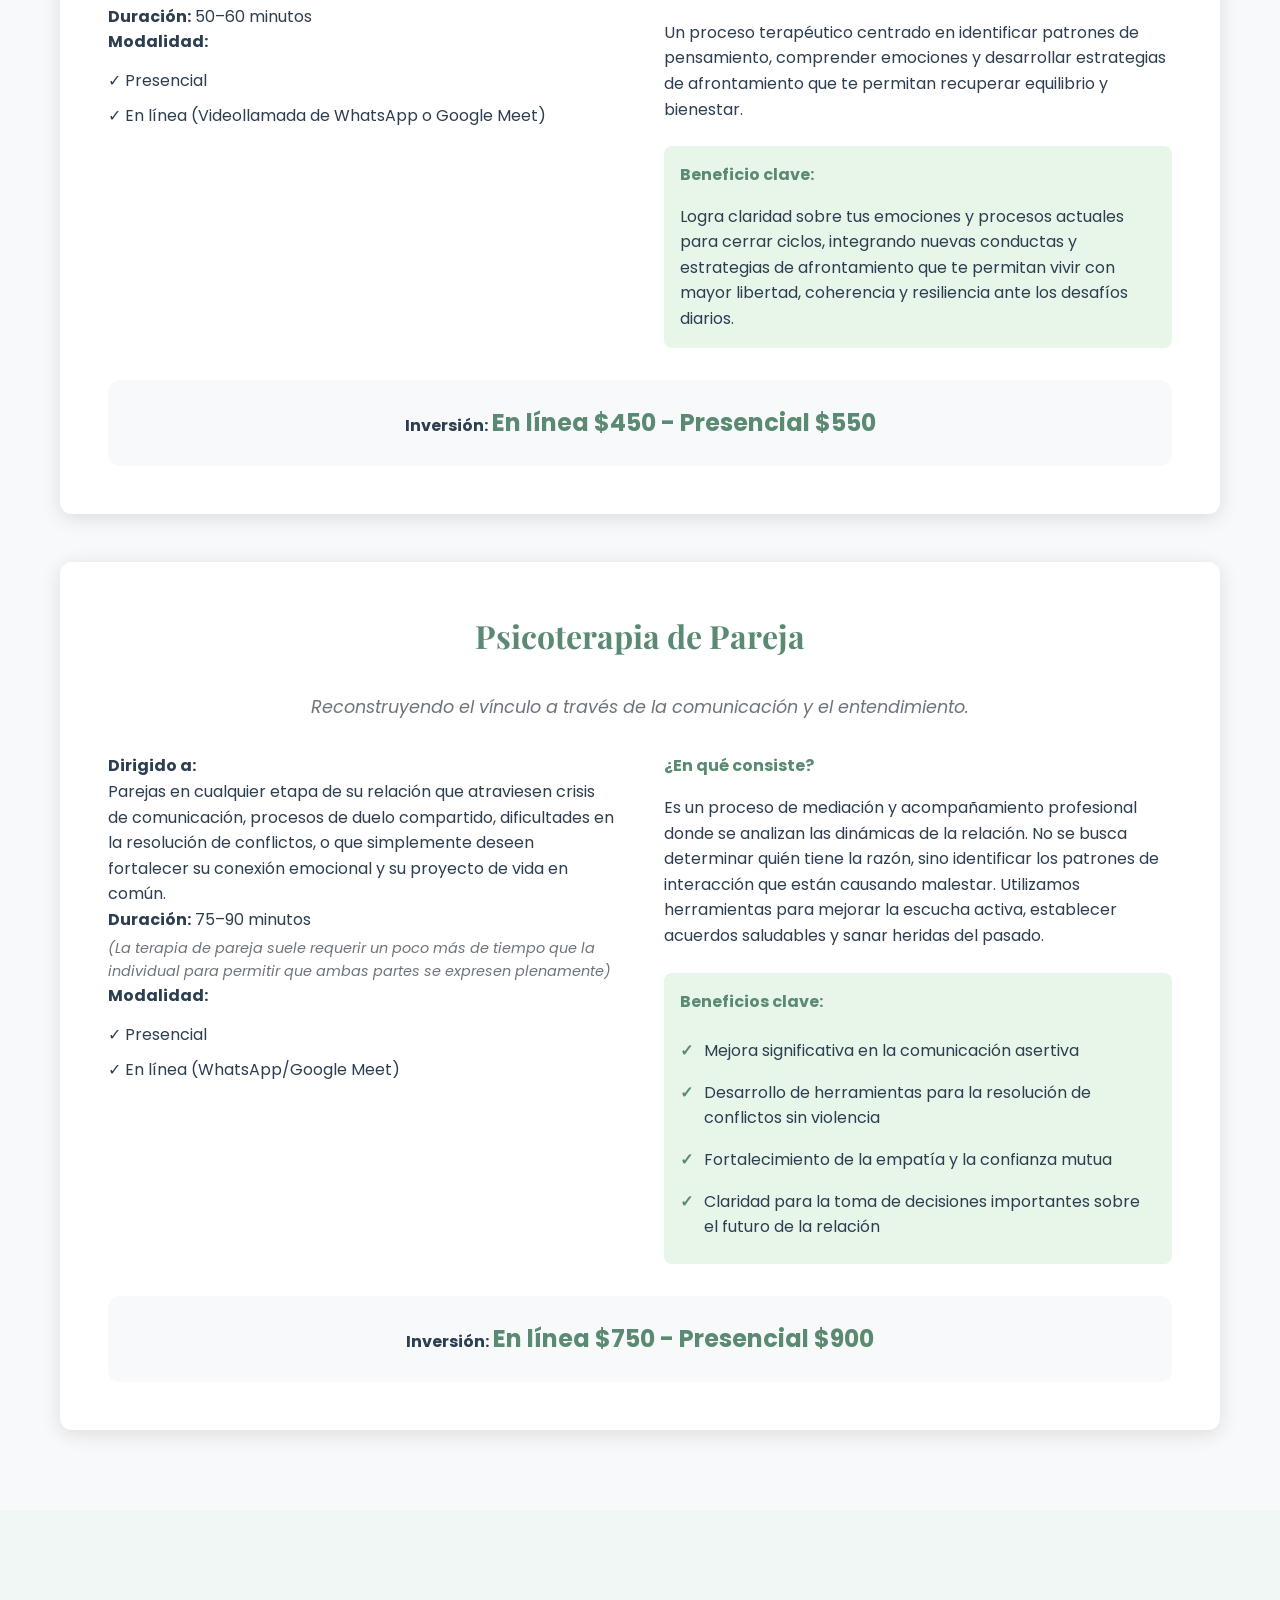
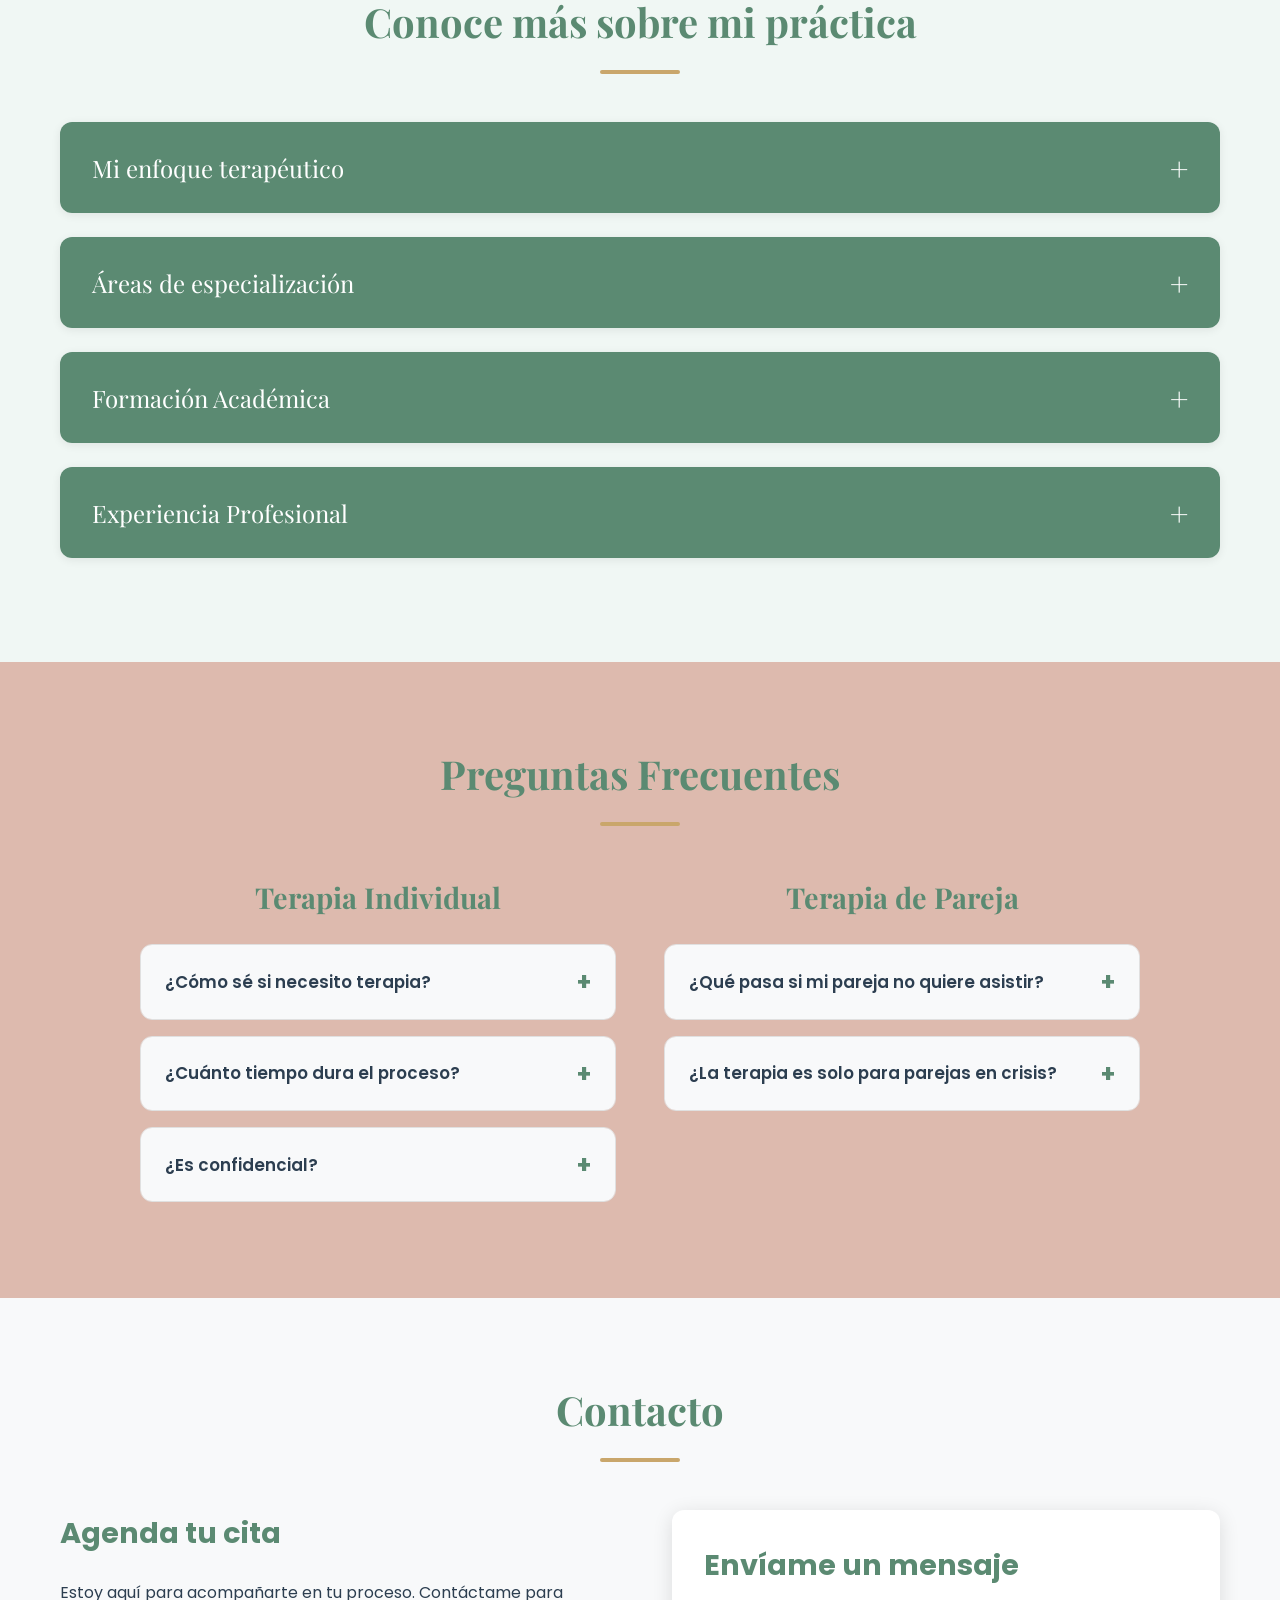
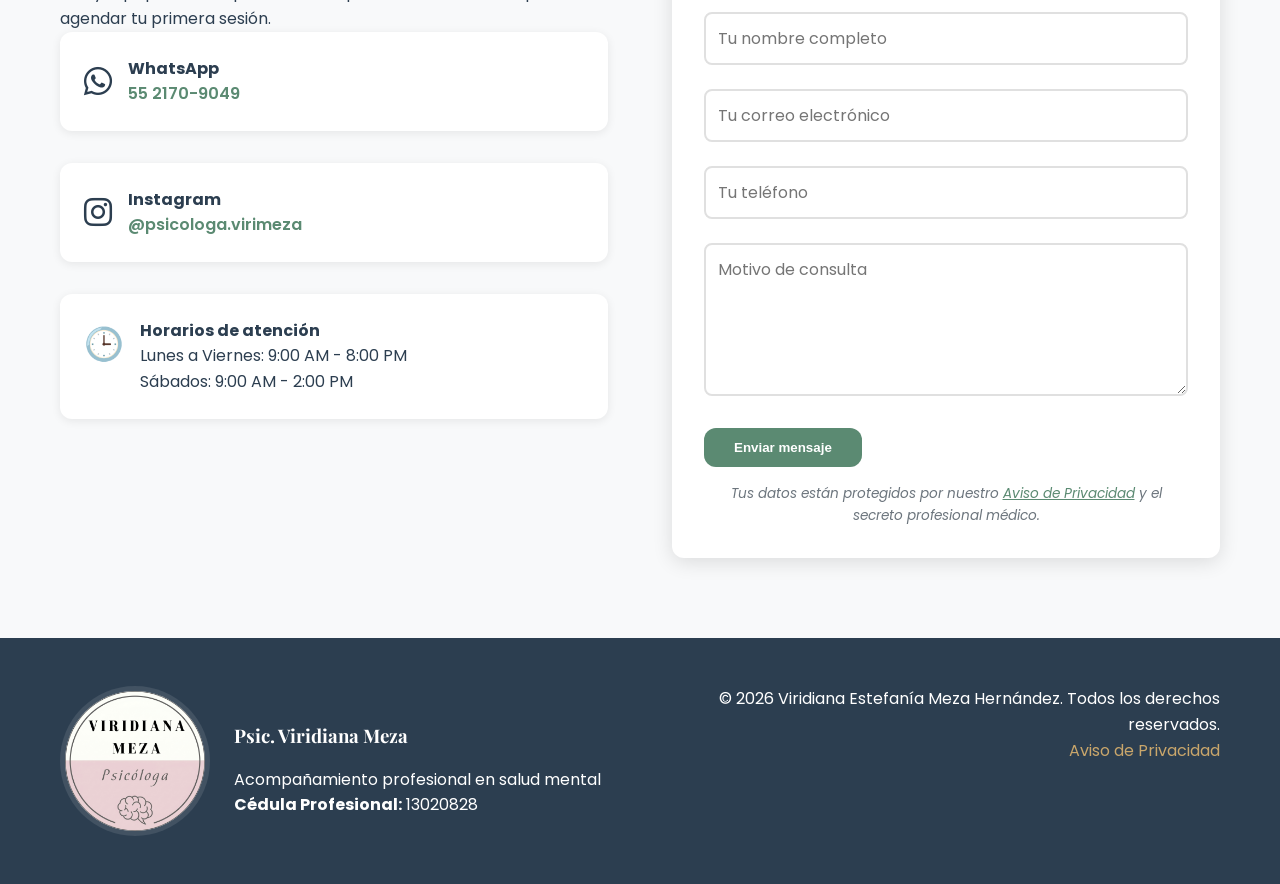
==== commit ec38aaea: "Update index.html modificación de la sección Testimonios" ====
--- a/index.html
+++ b/index.html
@@ -75,33 +75,46 @@
     </section>
 
      <!-- Testimonios -->
-    <section class="testimonios" id="testimonios">
-      <h2 class="testimonios-title">Lo que dicen mis pacientes</h2>
-
+   <section class="testimonios" id="testimonios">
+  <h2 class="testimonios-title">Historias de transformación</h2>
+
+  <div class="testimonios-viewport">
+    <div class="testimonios-list">
       <div class="testimonio">
-        <p class="testimonio-text">
-          “Trabajar con Viri me ayudó a encontrar un espacio seguro donde pude
-          comprenderme con más compasión.”
-        </p>
+        <p class="testimonio-text">“Encontré un espacio donde pude hablar sin miedo y sin sentirme juzgada. Cada sesión me ayudó a entenderme con más claridad y a tomar decisiones desde un lugar más amable conmigo misma.”
+</p>
         <p class="testimonio-author">— A.M.</p>
       </div>
 
       <div class="testimonio">
-        <p class="testimonio-text">
-          “Me sentí acompañada desde el primer momento. Su forma de escuchar me
-          hizo sentir vista y entendida.”
-        </p>
-        <p class="testimonio-author">— Testimonio anónimo</p>
+        <p class="testimonio-text">“Llegué sintiéndome perdida y con mucha ansiedad. Poco a poco fui recuperando calma y aprendiendo a escuchar mis emociones. Me sentí acompañada en todo momento.”
+</p>
+        <p class="testimonio-author">— Anónimo</p>
       </div>
 
       <div class="testimonio">
-        <p class="testimonio-text">
-          “Gracias al proceso pude reconocer mis emociones sin miedo y avanzar a
-          mi propio ritmo.”
-        </p>
+        <p class="testimonio-text">“El proceso me permitió reconocer patrones que no veía y empezar a relacionarme conmigo de una forma más consciente. Fue una experiencia profundamente transformadora.”
+</p>
         <p class="testimonio-author">— L.R.</p>
       </div>
-    </section>
+
+      <div class="testimonio">
+        <p class="testimonio-text">“Sentí un acompañamiento muy respetuoso y humano. Cada sesión me permitió conectar con partes de mí que había ignorado por años, y hacerlo sin presión ni prisa.”</p>
+        <p class="testimonio-author">— M.S.</p>
+      </div>
+
+      <div class="testimonio">
+        <p class="testimonio-text">““Aprendí a poner límites y a reconocer mis necesidades sin culpa. Fue un proceso que me dio claridad y una sensación de alivio que no había sentido en mucho tiempo.”</p>
+        <p class="testimonio-author">— Anónimo</p>
+      </div>
+    </div>
+  </div>
+
+  <div class="testimonios-arrows">
+    <button id="testimonios-up" class="testimonios-arrow">▲</button>
+    <button id="testimonios-down" class="testimonios-arrow">▼</button>
+  </div>
+</section>
     
 <!-- Servicios -->
     <section id="servicios" class="servicios">
--- a/css/styles.css
+++ b/css/styles.css
@@ -298,6 +298,51 @@
   background-color: var(--color-fondo);
   border-left: 4px solid var(--color-primario);
   border-radius: 4px;
+}
+
+/* Testimonios */
+.testimonios {
+  max-width: 800px;
+  margin: 120px auto;
+  padding: 0 20px;
+}
+
+.testimonios-title {
+  font-size: 2rem;
+  font-weight: 600;
+  text-align: center;
+  margin-bottom: 60px;
+  color: #333;
+}
+
+/* Estado inicial: invisible + ligeramente abajo */
+.testimonio {
+  opacity: 0;
+  transform: translateY(20px);
+  transition: opacity 0.8s ease-out, transform 0.8s ease-out;
+  margin-bottom: 60px;
+  padding-left: 20px;
+  border-left: 3px solid #d8cfc4;
+}
+
+/* Estado final: visible + en su lugar */
+.testimonio.visible {
+  opacity: 1;
+  transform: translateY(0);
+}
+
+.testimonio-text {
+  font-size: 1.25rem;
+  line-height: 1.7;
+  color: #444;
+  font-style: italic;
+  margin-bottom: 10px;
+}
+
+.testimonio-author {
+  font-size: 1rem;
+  color: #666;
+  font-weight: 500;
 }
 
 /* Servicios */
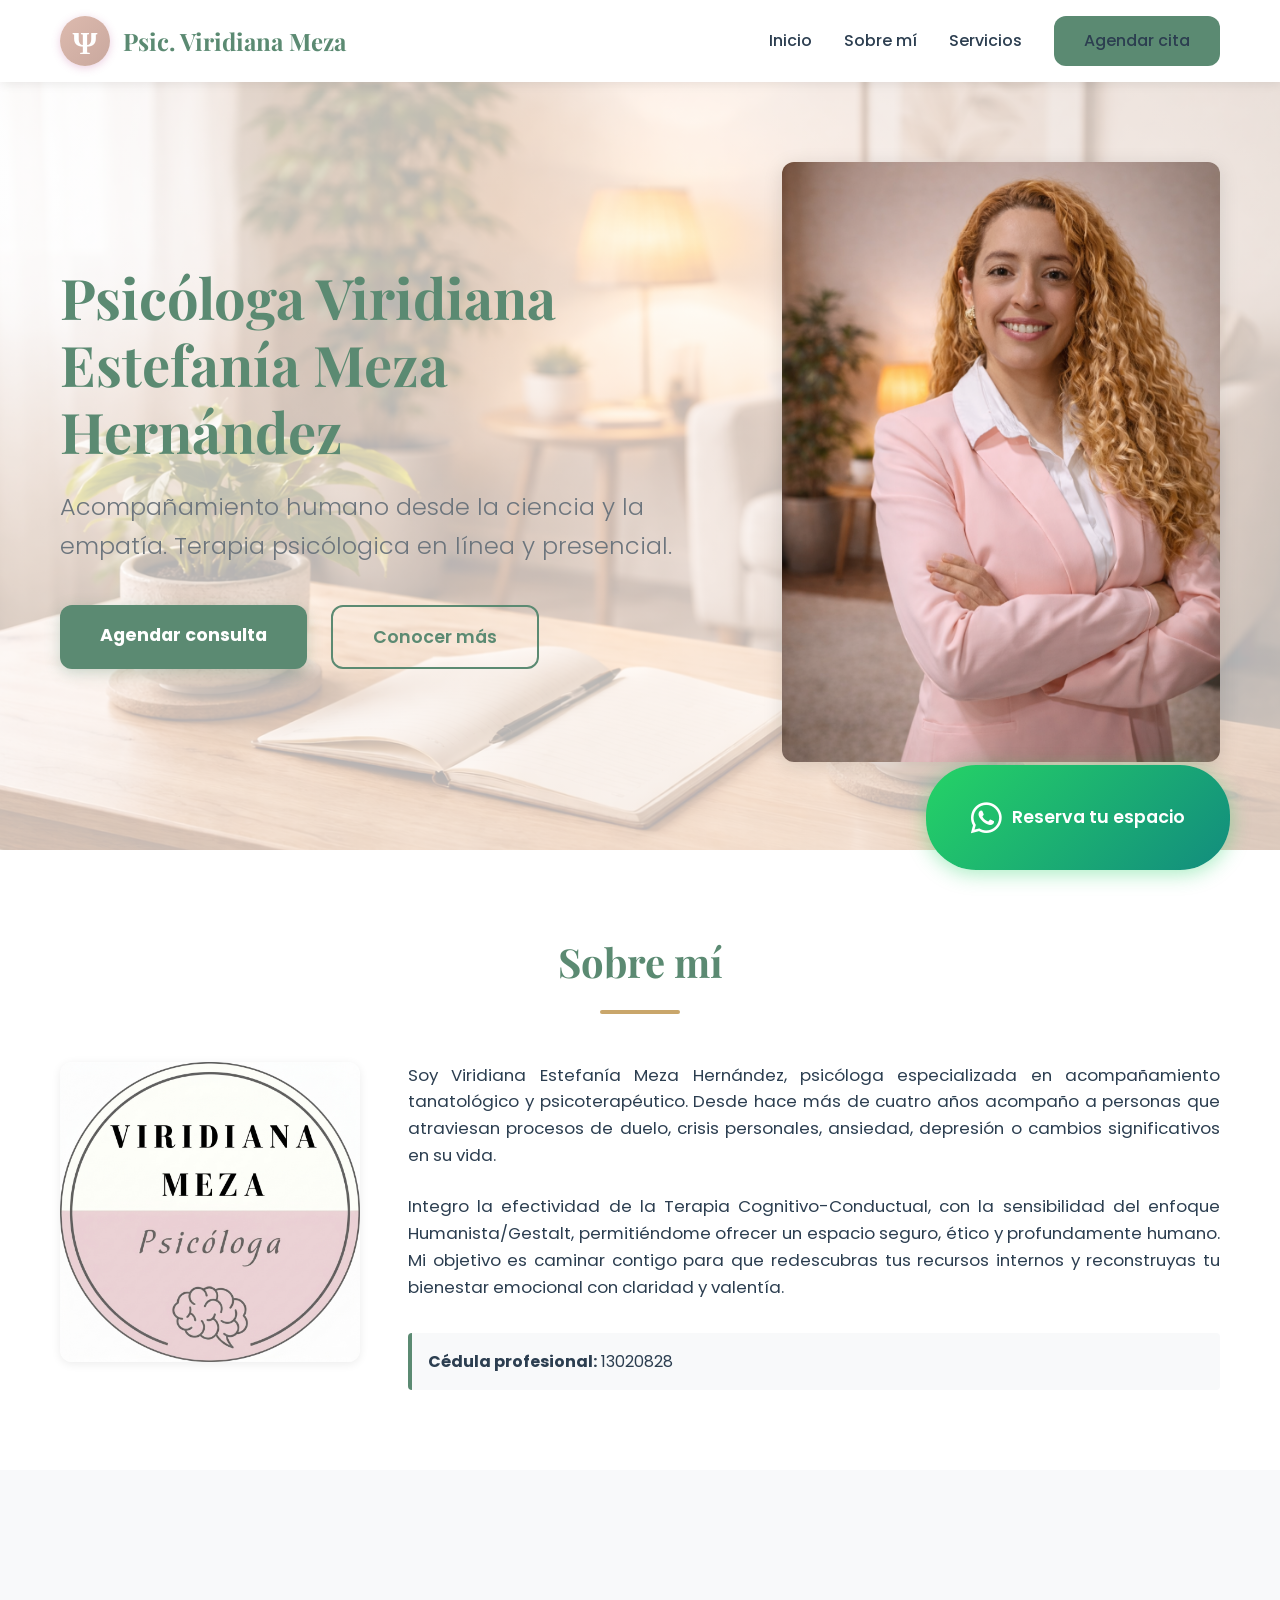
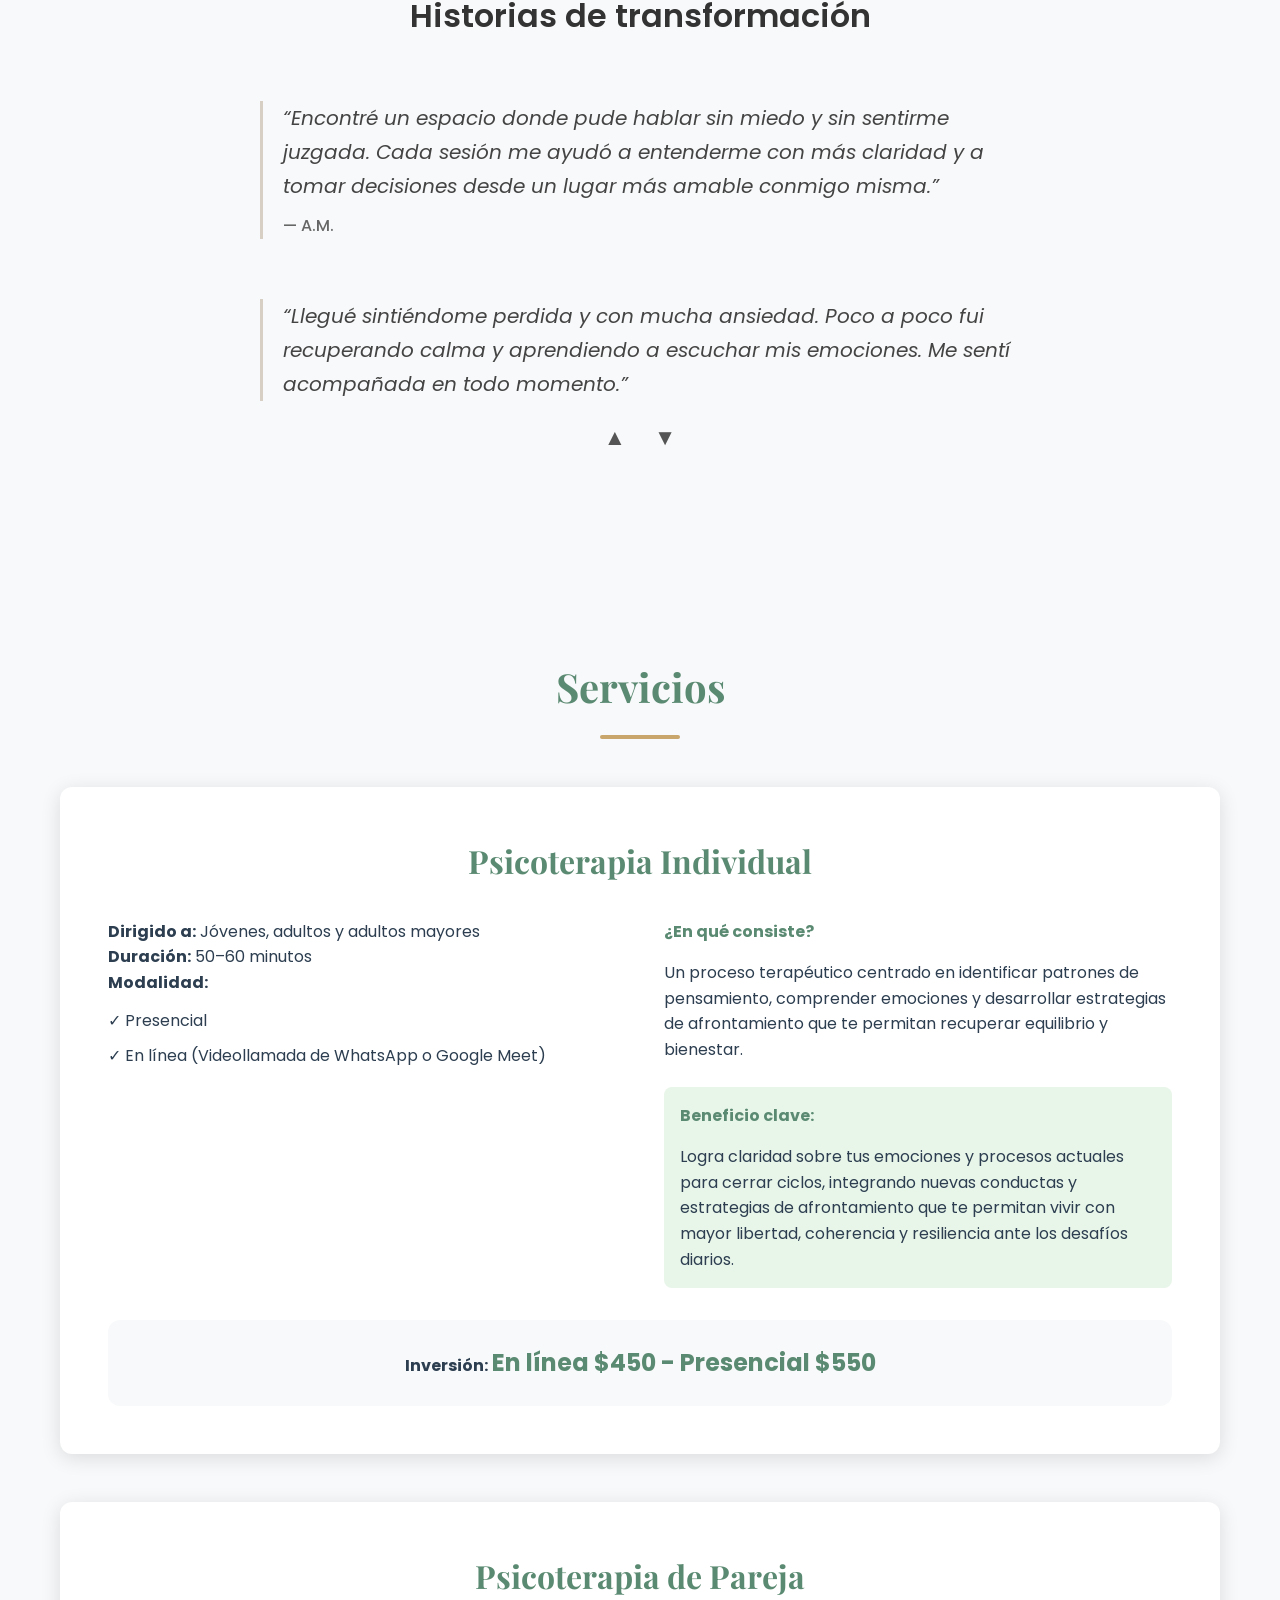
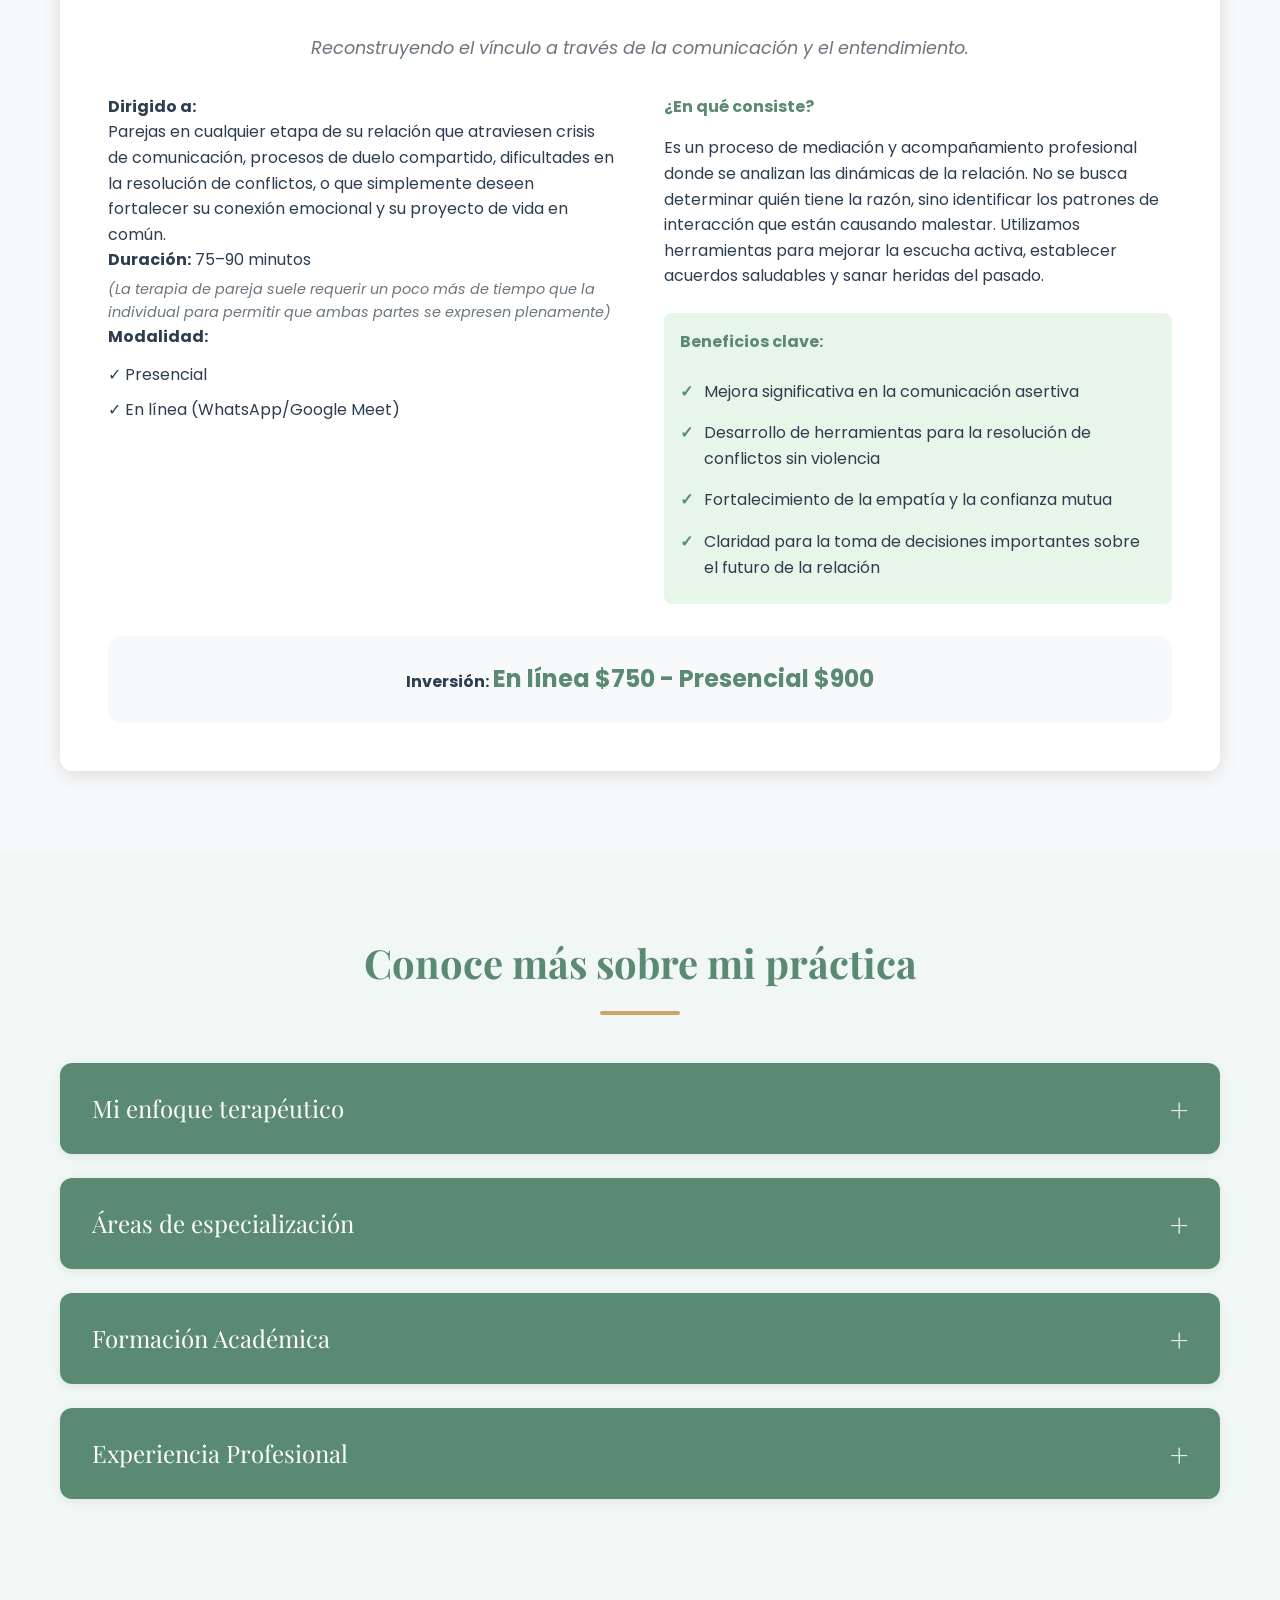
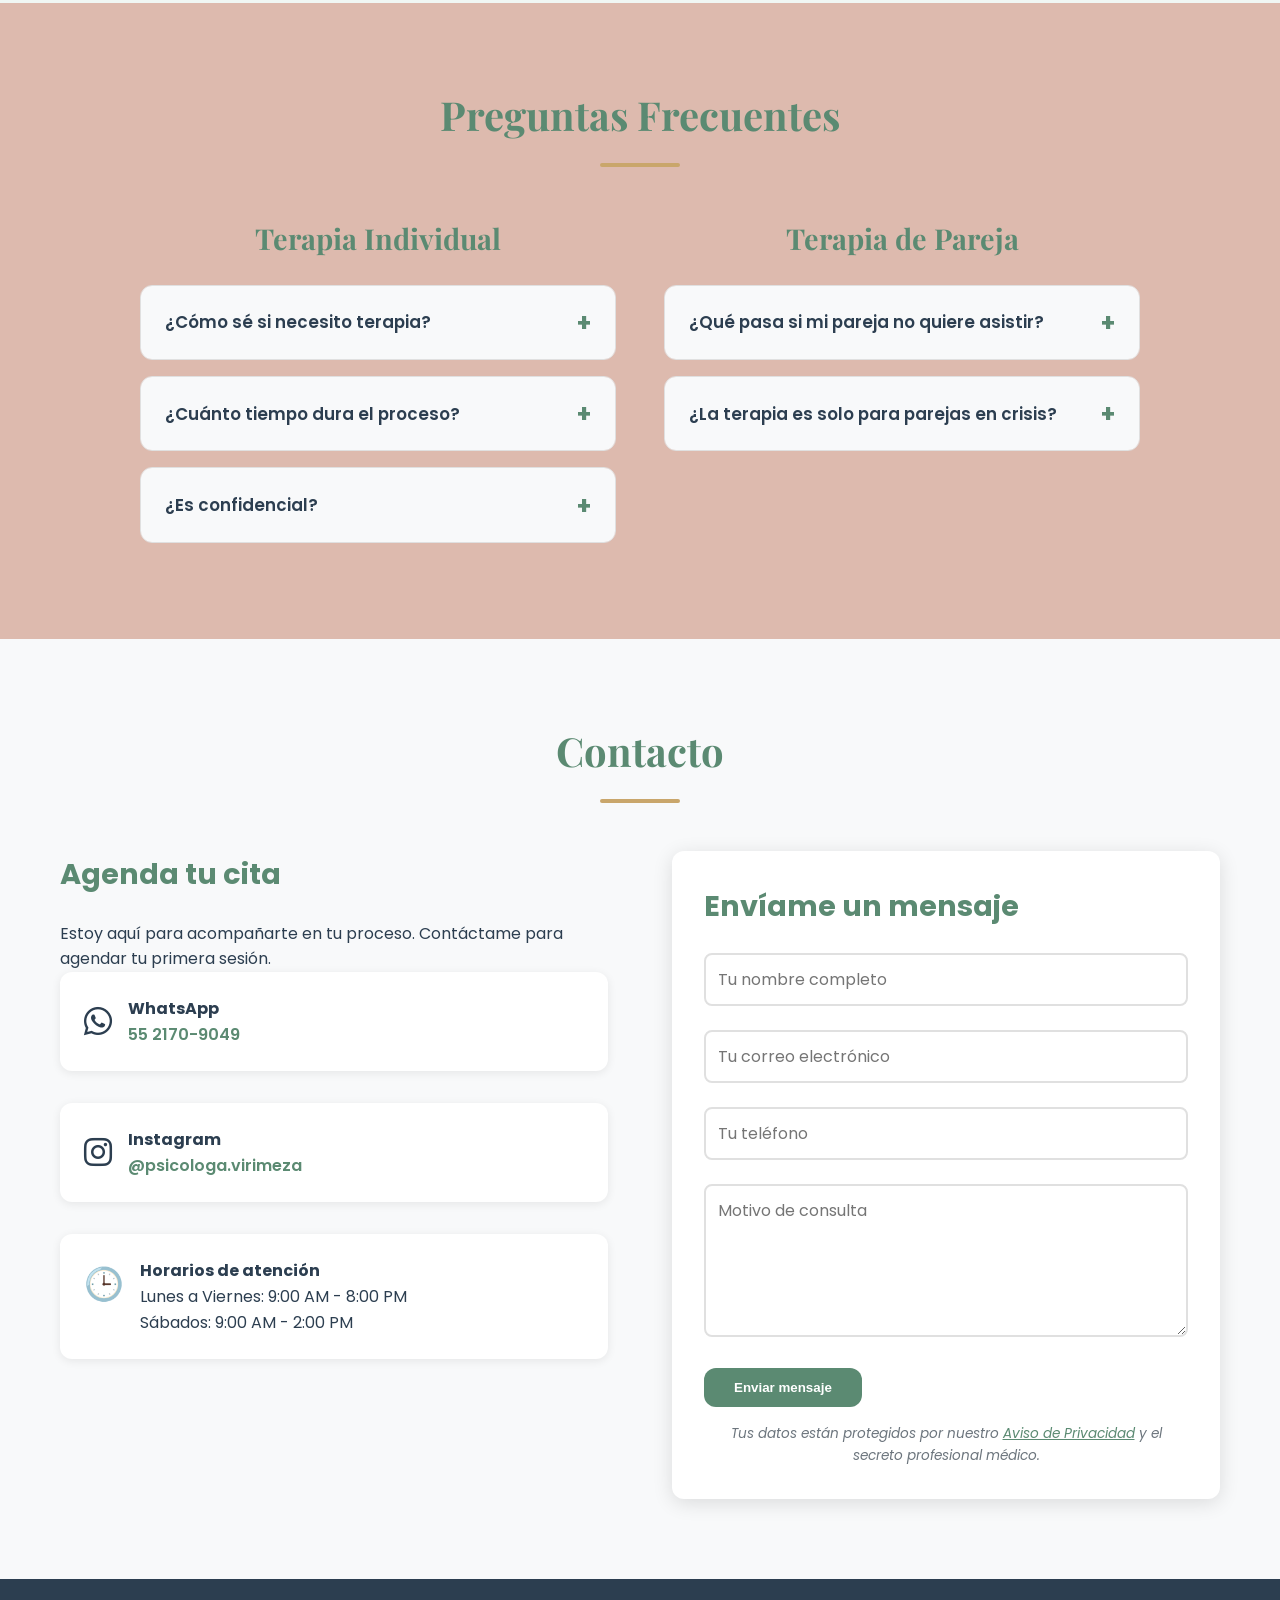
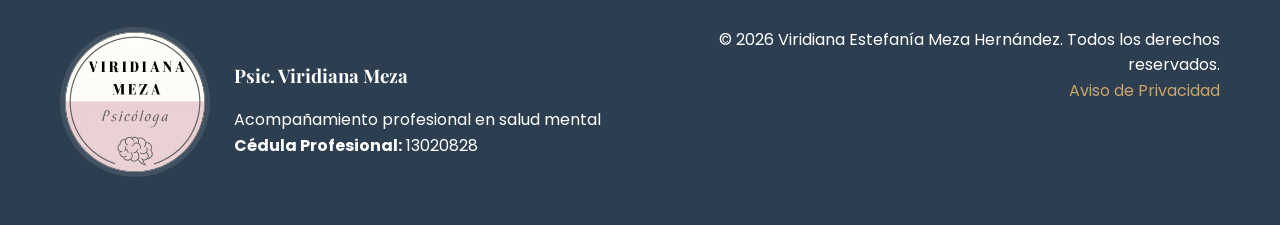
==== commit 03c13511: "Update index.html se agregó el contador de google analytics" ====
--- a/index.html
+++ b/index.html
@@ -1,6 +1,15 @@
 <!DOCTYPE html>
 <html lang="es">
 <head>
+    <!-- Google tag (gtag.js) -->
+<script async src="https://www.googletagmanager.com/gtag/js?id=G-2792YB1XMT"></script>
+<script>
+  window.dataLayer = window.dataLayer || [];
+  function gtag(){dataLayer.push(arguments);}
+  gtag('js', new Date());
+
+  gtag('config', 'G-2792YB1XMT');
+</script>
     <meta charset="UTF-8">
     <meta name="viewport" content="width=device-width, initial-scale=1.0">
     <meta name="description" content="Psicóloga Viridiana Estefanía Meza Hernández - Acompañamiento tanatológico y psicoterapéutico. Especializada en duelo, ansiedad, depresión y desarrollo personal.">
--- a/css/styles.css
+++ b/css/styles.css
@@ -930,3 +930,65 @@
     font-size: 2rem;
   }
 }
+/* Ventana fija */
+.testimonios-viewport {
+  height: 300px; /* muestra 3 testimonios aprox */
+  overflow: hidden;
+  position: relative;
+}
+
+/* Lista que se moverá */
+.testimonios-list {
+  transition: transform 0.2s linear;
+}
+
+/* Flecha */
+.testimonios-arrow {
+  text-align: center;
+  font-size: 1.8rem;
+  cursor: pointer;
+  margin-top: 10px;
+  color: #555;
+  user-select: none;
+}
+
+.testimonios-arrow:hover {
+  color: #000;
+}
+/* Rebote suave */
+.testimonios-list.rebote {
+  transition: transform 0.2s ease-out;
+}
+.testimonios-viewport {
+  height: 300px;
+  overflow: hidden;
+  position: relative;
+}
+
+.testimonios-list {
+  transition: transform 0.15s linear;
+}
+
+.testimonios-arrows {
+  display: flex;
+  justify-content: center;
+  gap: 12px;
+  margin-top: 10px;
+}
+
+.testimonios-arrow {
+  background: none;
+  border: none;
+  font-size: 1.4rem;
+  cursor: pointer;
+  color: #555;
+  padding: 4px 8px;
+}
+
+.testimonios-arrow:hover {
+  color: #000;
+}
+
+.testimonios-list.rebote {
+  transition: transform 0.2s ease-out;
+}
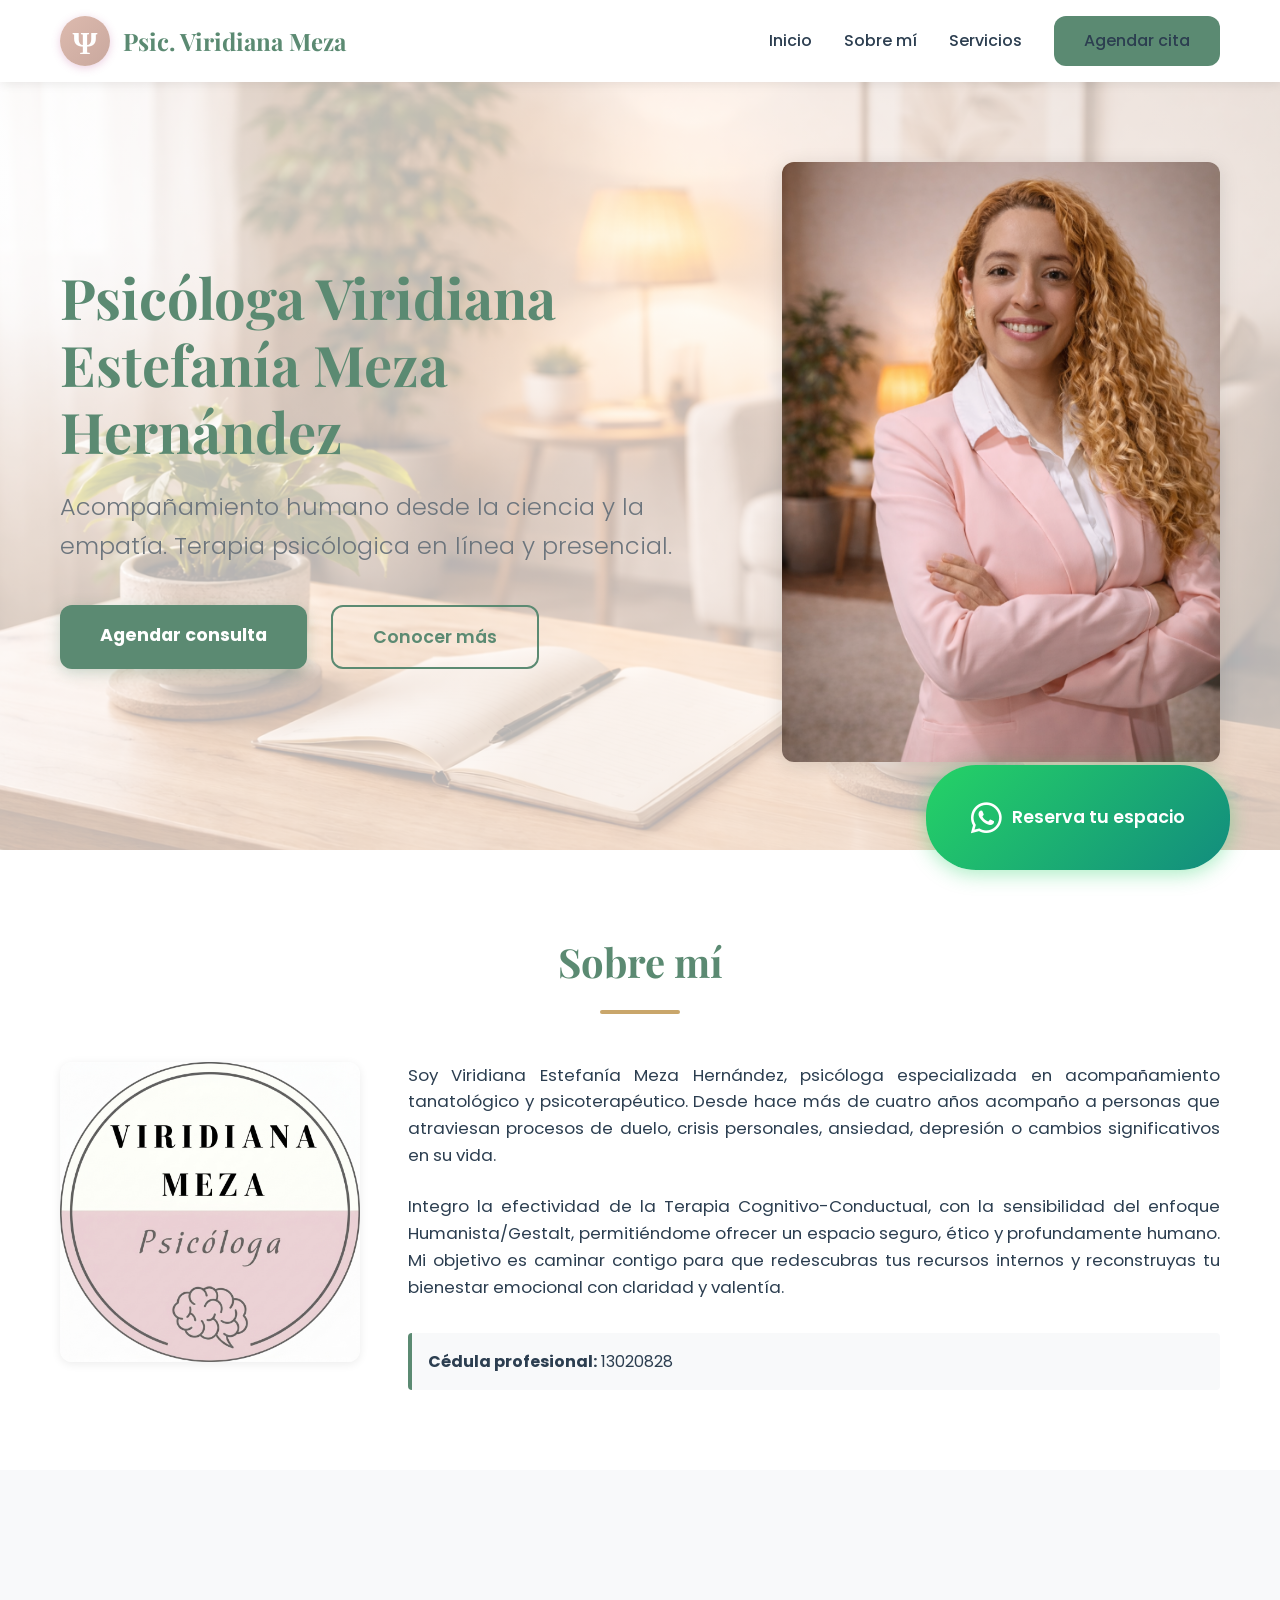
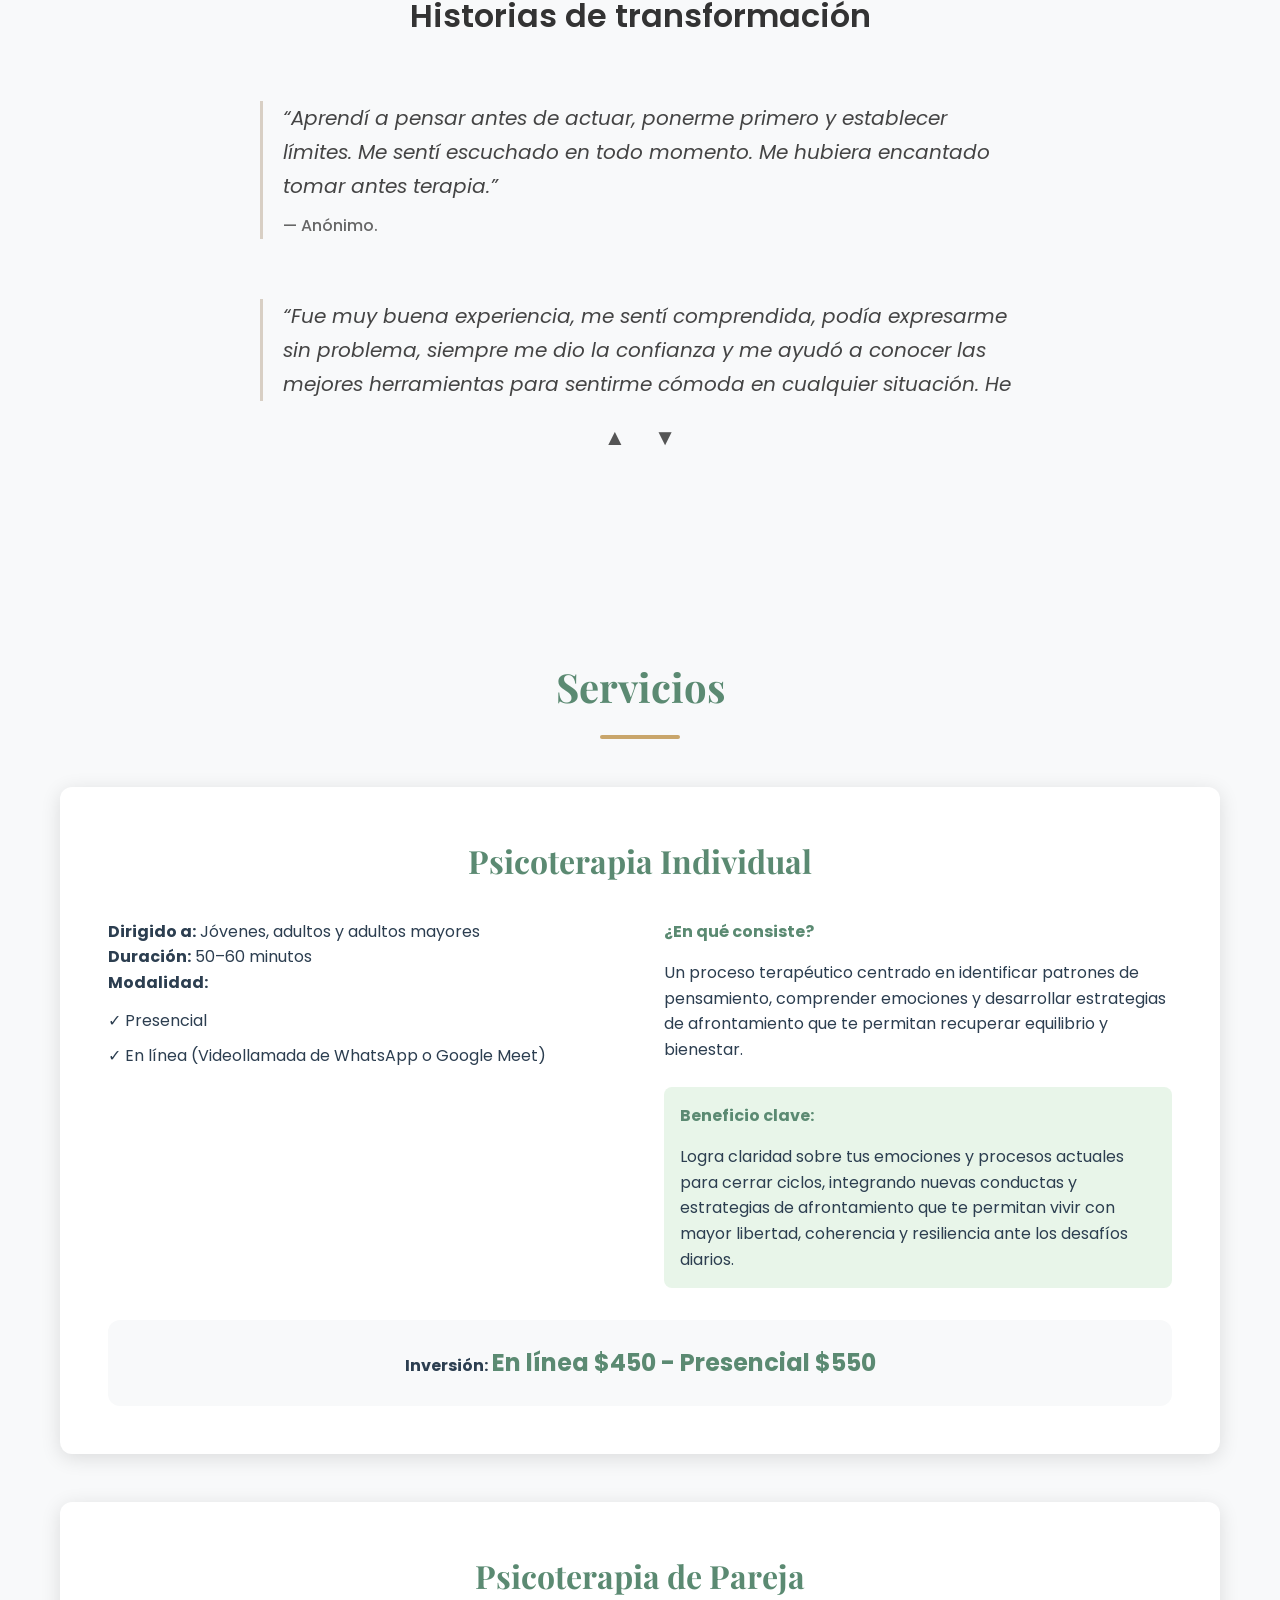
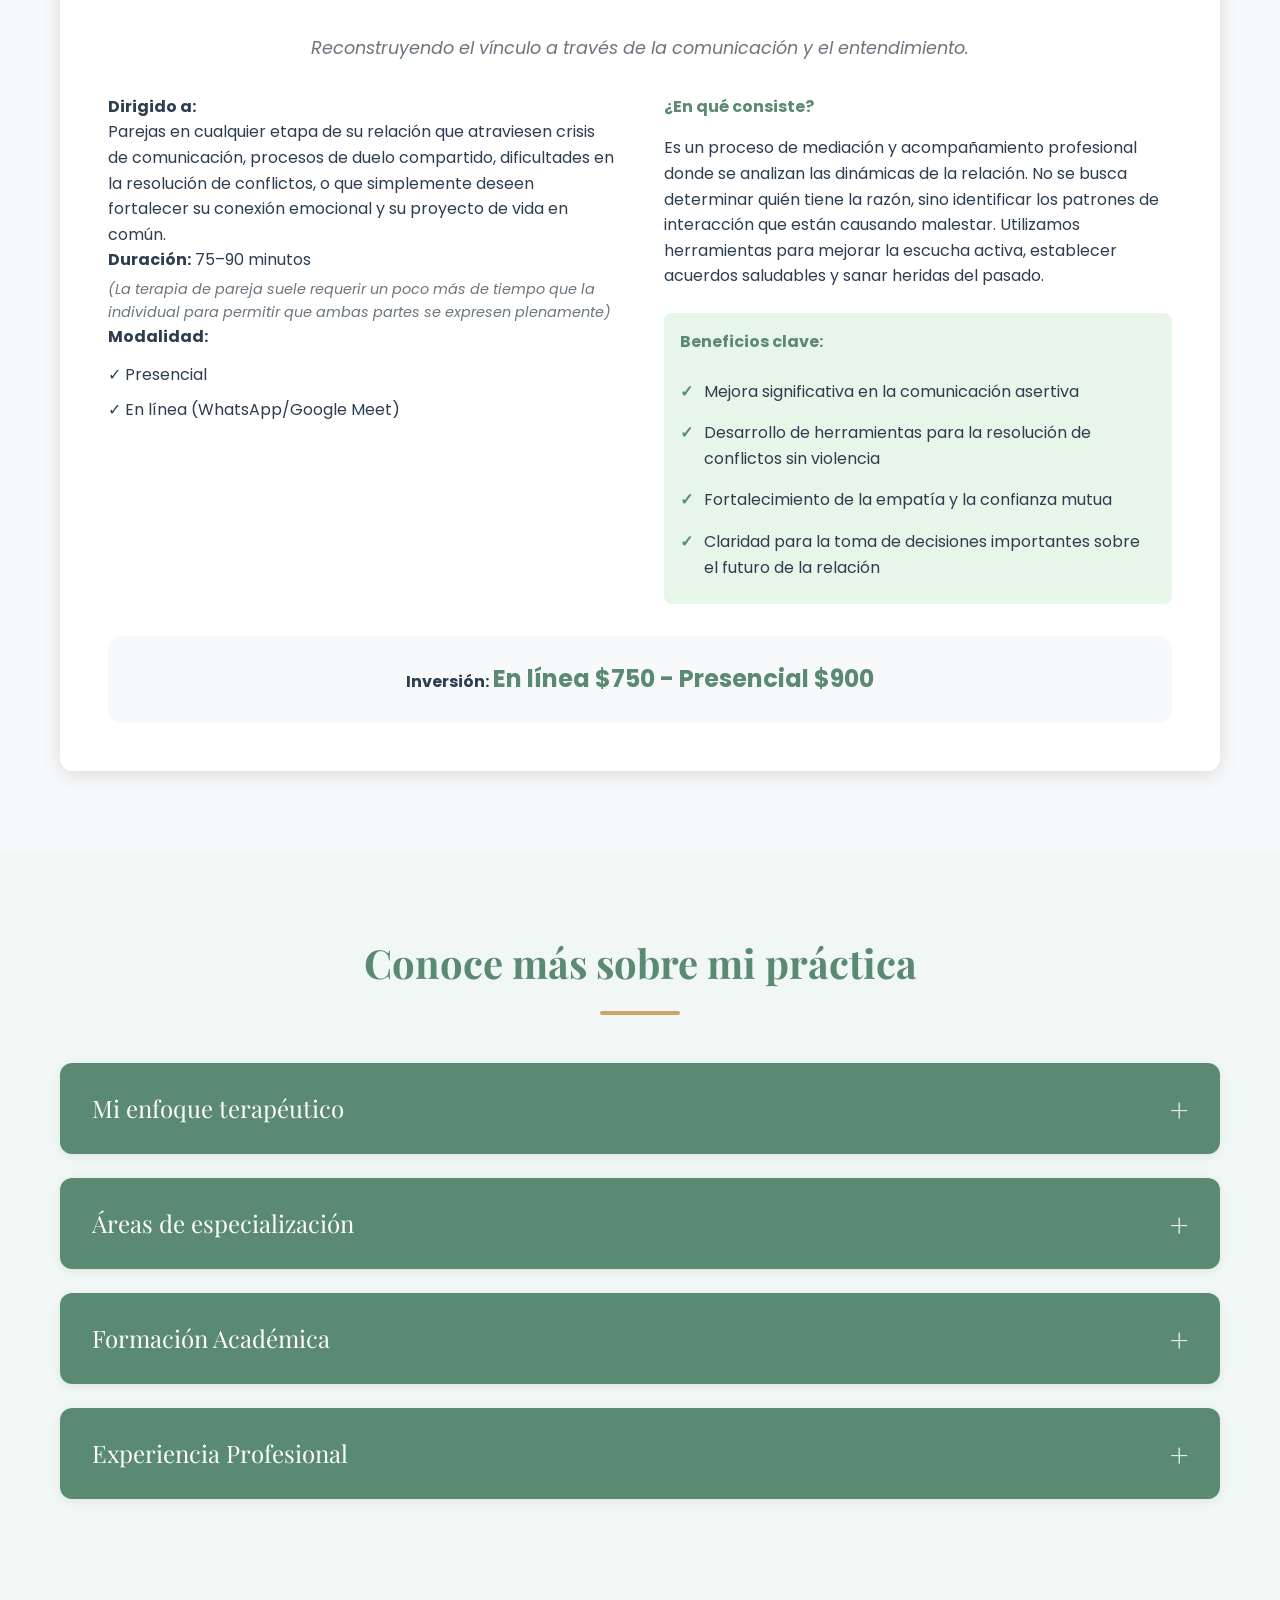
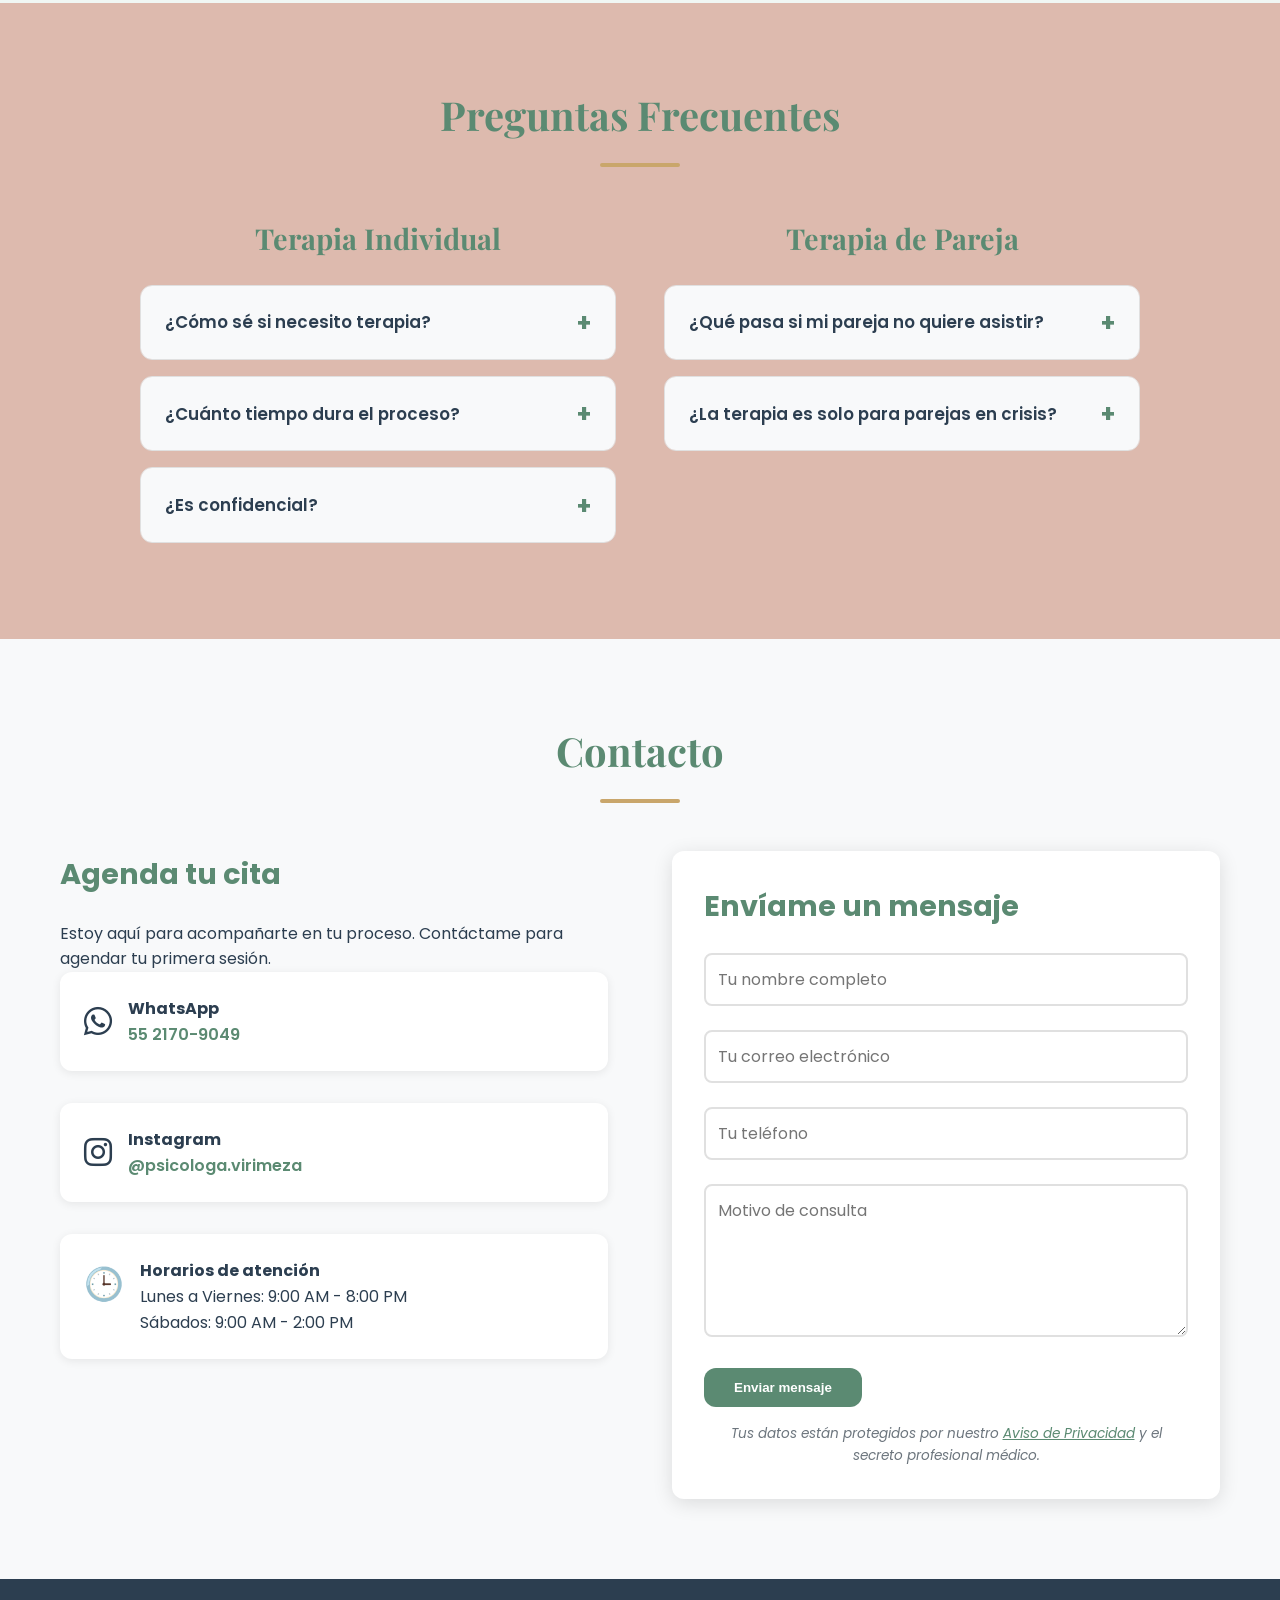
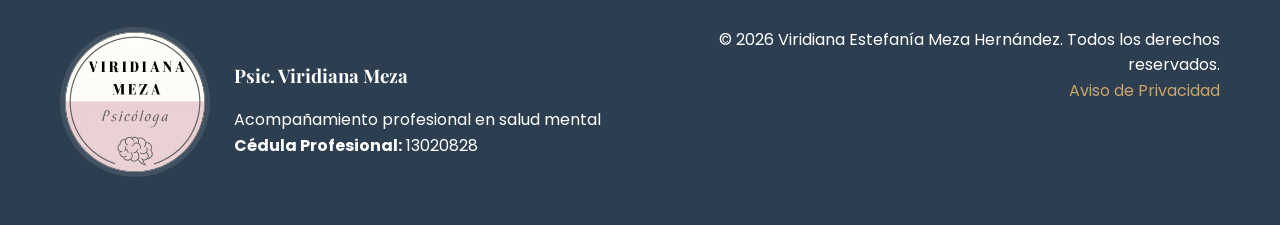
==== commit dfc8d6a2: "Update index.html Se agregaron testimonios nuevos" ====
--- a/index.html
+++ b/index.html
@@ -90,32 +90,47 @@
   <div class="testimonios-viewport">
     <div class="testimonios-list">
       <div class="testimonio">
-        <p class="testimonio-text">“Encontré un espacio donde pude hablar sin miedo y sin sentirme juzgada. Cada sesión me ayudó a entenderme con más claridad y a tomar decisiones desde un lugar más amable conmigo misma.”
+        <p class="testimonio-text">“Aprendí a pensar antes de actuar, ponerme primero y establecer límites. Me sentí escuchado en todo momento. Me hubiera encantado tomar antes terapia.”
 </p>
-        <p class="testimonio-author">— A.M.</p>
+        <p class="testimonio-author">—  Anónimo.</p>
       </div>
 
       <div class="testimonio">
-        <p class="testimonio-text">“Llegué sintiéndome perdida y con mucha ansiedad. Poco a poco fui recuperando calma y aprendiendo a escuchar mis emociones. Me sentí acompañada en todo momento.”
+        <p class="testimonio-text">“Fue muy buena experiencia, me sentí comprendida, podía expresarme sin problema, siempre me dio la confianza y me ayudó a conocer las mejores herramientas para sentirme cómoda en cualquier situación. He aprendido a reconocer mis emociones, como manejarlas y dejar de sobrepensar. Simplemente el platicar y profundizar en los temas. Si alguien está considerando tomar terapia le diría que comience su proceso y que se sienta con la libertad de estar con una profesional”
 </p>
-        <p class="testimonio-author">— Anónimo</p>
+        <p class="testimonio-author">— A. M. </p>
       </div>
 
       <div class="testimonio">
-        <p class="testimonio-text">“El proceso me permitió reconocer patrones que no veía y empezar a relacionarme conmigo de una forma más consciente. Fue una experiencia profundamente transformadora.”
+        <p class="testimonio-text">“Creo que el principal motivo fue encontrar nuevas rutas para el bienestar emocional. Ha sido un proceso muy satisfactorio y profesional, siempre me he sentido cómodo y con la confianza de hablar de cualquier cosa. Creo que el autoconocimiento es el mayor avance, además de encontrar nuevas formas de poder expresarme y relacionarme con el mundo. La forma de explicar los ejercicios y la empatía en todo momento. Qué es una gran decisión y espero pueda ayudarlos como lo ha hecho conmigo.”
 </p>
-        <p class="testimonio-author">— L.R.</p>
+        <p class="testimonio-author">— Axel Hernández.</p>
       </div>
 
       <div class="testimonio">
-        <p class="testimonio-text">“Sentí un acompañamiento muy respetuoso y humano. Cada sesión me permitió conectar con partes de mí que había ignorado por años, y hacerlo sin presión ni prisa.”</p>
-        <p class="testimonio-author">— M.S.</p>
+        <p class="testimonio-text"> “Comencé terapia por insistencia de mi pareja. Ha sido un proceso difícil, pero profundamente transformador. La experiencia ha sido buena calmo parte de mis monstruos y el trabajar semana a semana a ido disminuyendo mi traumas y ansiedades sin olvidar que me ha enseñado a poner límites y quererme más. Hoy me siento más tranquila, enfrento la vida de manera diferente y he aprendido a poner límites, incluso con mi familia, además de quererme más. No es un proceso fácil,
+pero vale completamente la pena y fue la mejor decisión que eh tomado en mi vida que no todos los psicólogos dan comodidad porque tienes que aprender a ver que la terapia nos es comodidad es aprender, mejorar sanar, reconocer y sobre todo cambiar por ti por ser mejor persona y tener humildad porque no siempre es el otro y al final somos nosotros mismos los que nos dañamos, pero lo que si te digo es que sentir ese cobijo de mi psicóloga Viridiana es único.” </p>
+        <p class="testimonio-author">— Irma Castro.</p>
       </div>
 
       <div class="testimonio">
-        <p class="testimonio-text">““Aprendí a poner límites y a reconocer mis necesidades sin culpa. Fue un proceso que me dio claridad y una sensación de alivio que no había sentido en mucho tiempo.”</p>
-        <p class="testimonio-author">— Anónimo</p>
-      </div>
+        <p class="testimonio-text"> “Busqué terapia para encontrar respuestas que me ayudaran a comprender mejores situaciones de mi vida presente y futura. Ha sido una excelente experiencia; me gustó mucho la dinámica de las actividades en cada sesión y poder resolver todas mis dudas. Comencé a hacer actividades nuevas que no hacía y sobrellevar y manejar mejor mis episodios de ansiedad. En todo momento me sentí comprendida, con calidez y sin ser juzgada. Recomiendo totalmente tomar terapia, ya que no es solo para cuando nos sentimos mal, sino también cuando buscamos respuestas dentro de nosotros mismos.”</p>
+        <p class="testimonio-author">— M. M.</p>
+      </div>
+        
+     <div class="testimonio">
+        <p class="testimonio-text"> “Llegué a terapia después de un accidente, y ha sido una experiencia muy grata y renovadora para mí. Con el acompañamiento he aprendido a reconocerme, a valorar mis logros y a aprender de mis errores con el ánimo de mejorar. He logrado disminuir mi ansiedad, comunicarme de forma asertiva y dejar de poner las necesidades de los demás antes que las mías. También aprendí a poner límites, incluso con personas cercanas, y eso ha cambiado completamente la forma en la que enfrento muchas situaciones. Nunca me sentí juzgada; siempre tuve la confianza de avanzar a mi propio ritmo, lo que me permitió entenderme y fortalecerme poco a poco. Llevo poco más de 3 años y mi camino por la terapia ha sido muy grato, satisfactorio, redescubriendo mi persona, eh aprendido tanto de mí y creo que voy por buen camino.”</p>
+        <p class="testimonio-author">— A. L.</p>
+      </div>
+        <div class="testimonio">
+        <p class="testimonio-text"> “Comencé terapia cuando estaba pasando por una ruptura significativa. Llevamos creo que 4 años juntas y estoy muy agradecida me ha acompañado en muchas etapas de mi vida. He trabajado la ansiedad, en la forma en la que me percibo y en cómo me desenvuelvo en la vida. También he aprendido a comunicarme de manera más asertiva con las personas. Siempre me sentí escuchada y nunca juzgada y recomendaría darse la oportunidad de ser acompañada por una psicóloga super humana y preparada”</p>
+        <p class="testimonio-author">— Marha Ramírez.</p>
+      </div>
+        <div class="testimonio">
+        <p class="testimonio-text"> “Comencé terapia con el objetivo de mejorar mi comunicación con mis padres. Me ha ayudado bastante a identificar patrones, me ha ayudado a aclarar mis sentimientos, aprendí a distinguir entre mis emociones y sensaciones. Me ayudó a retomar el centro de mi vida.”</p>
+        <p class="testimonio-author">— N. T.</p>
+      </div>
+
     </div>
   </div>
 
